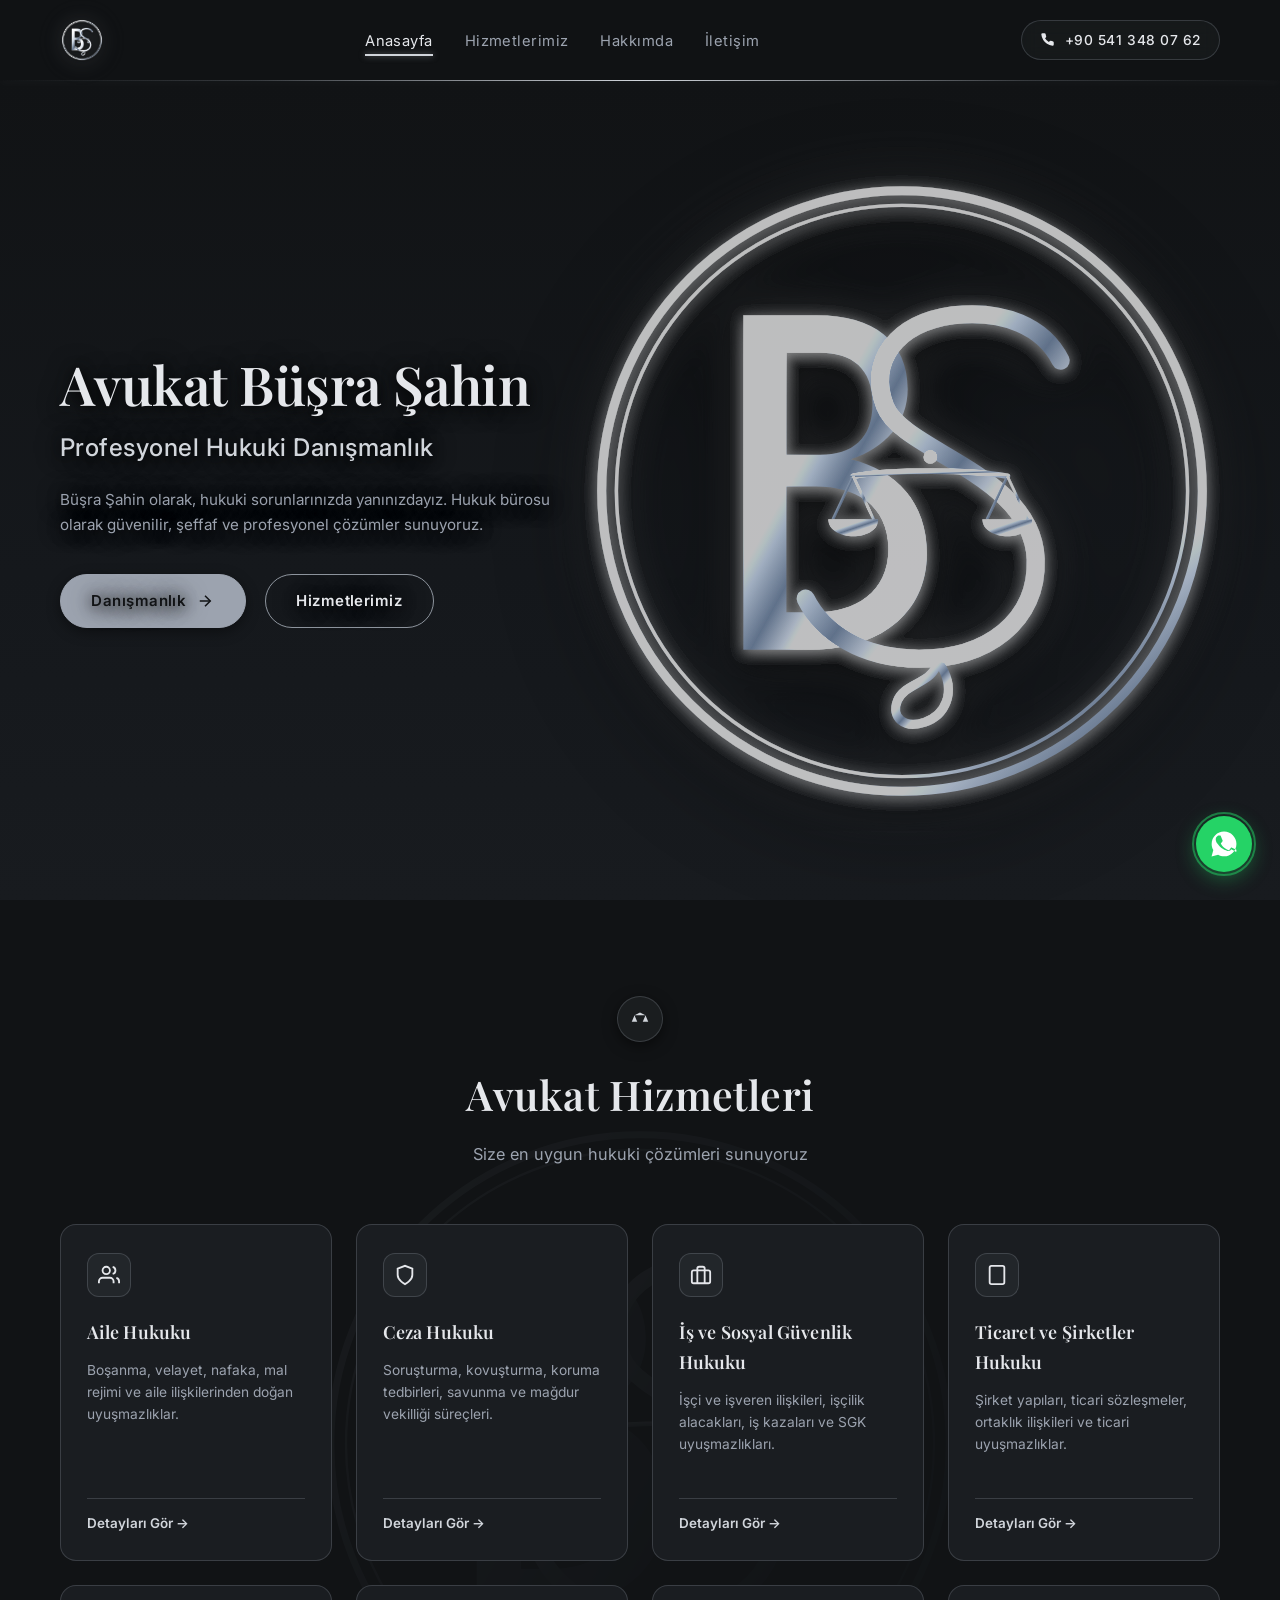
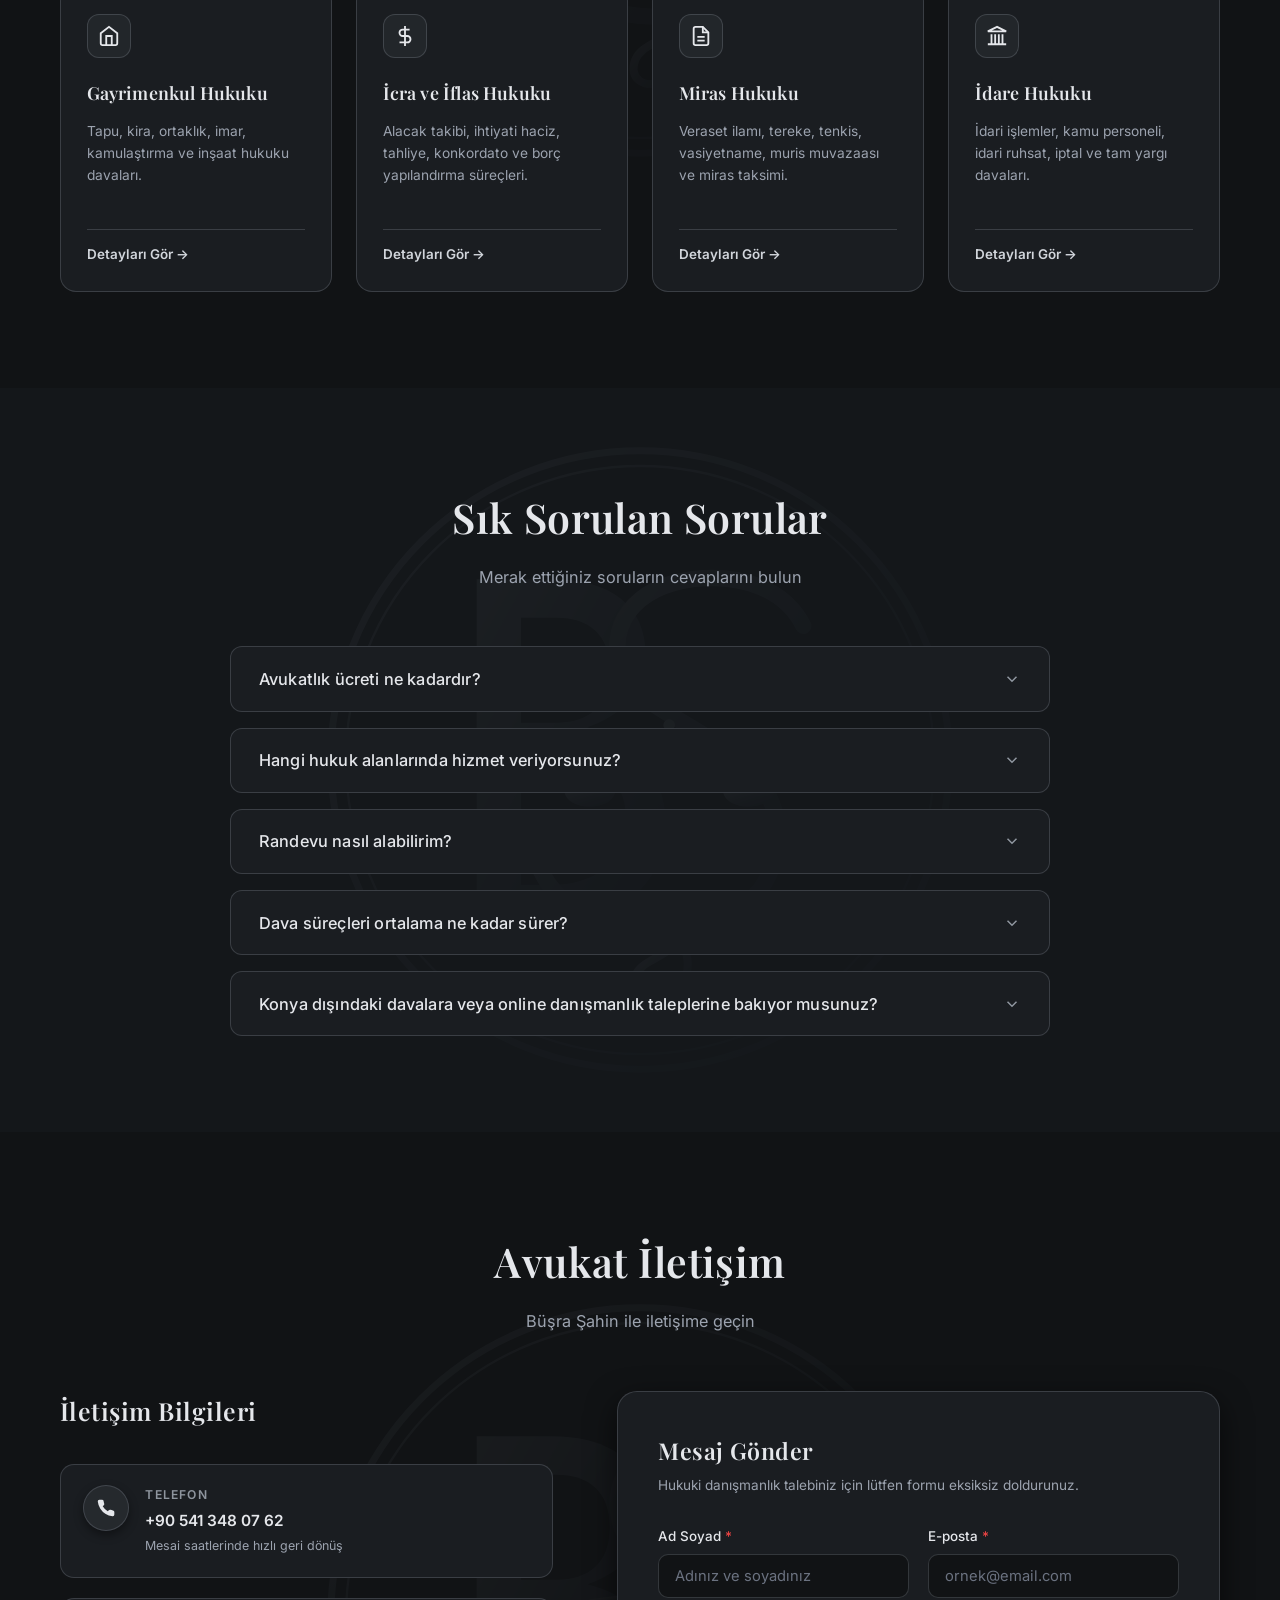
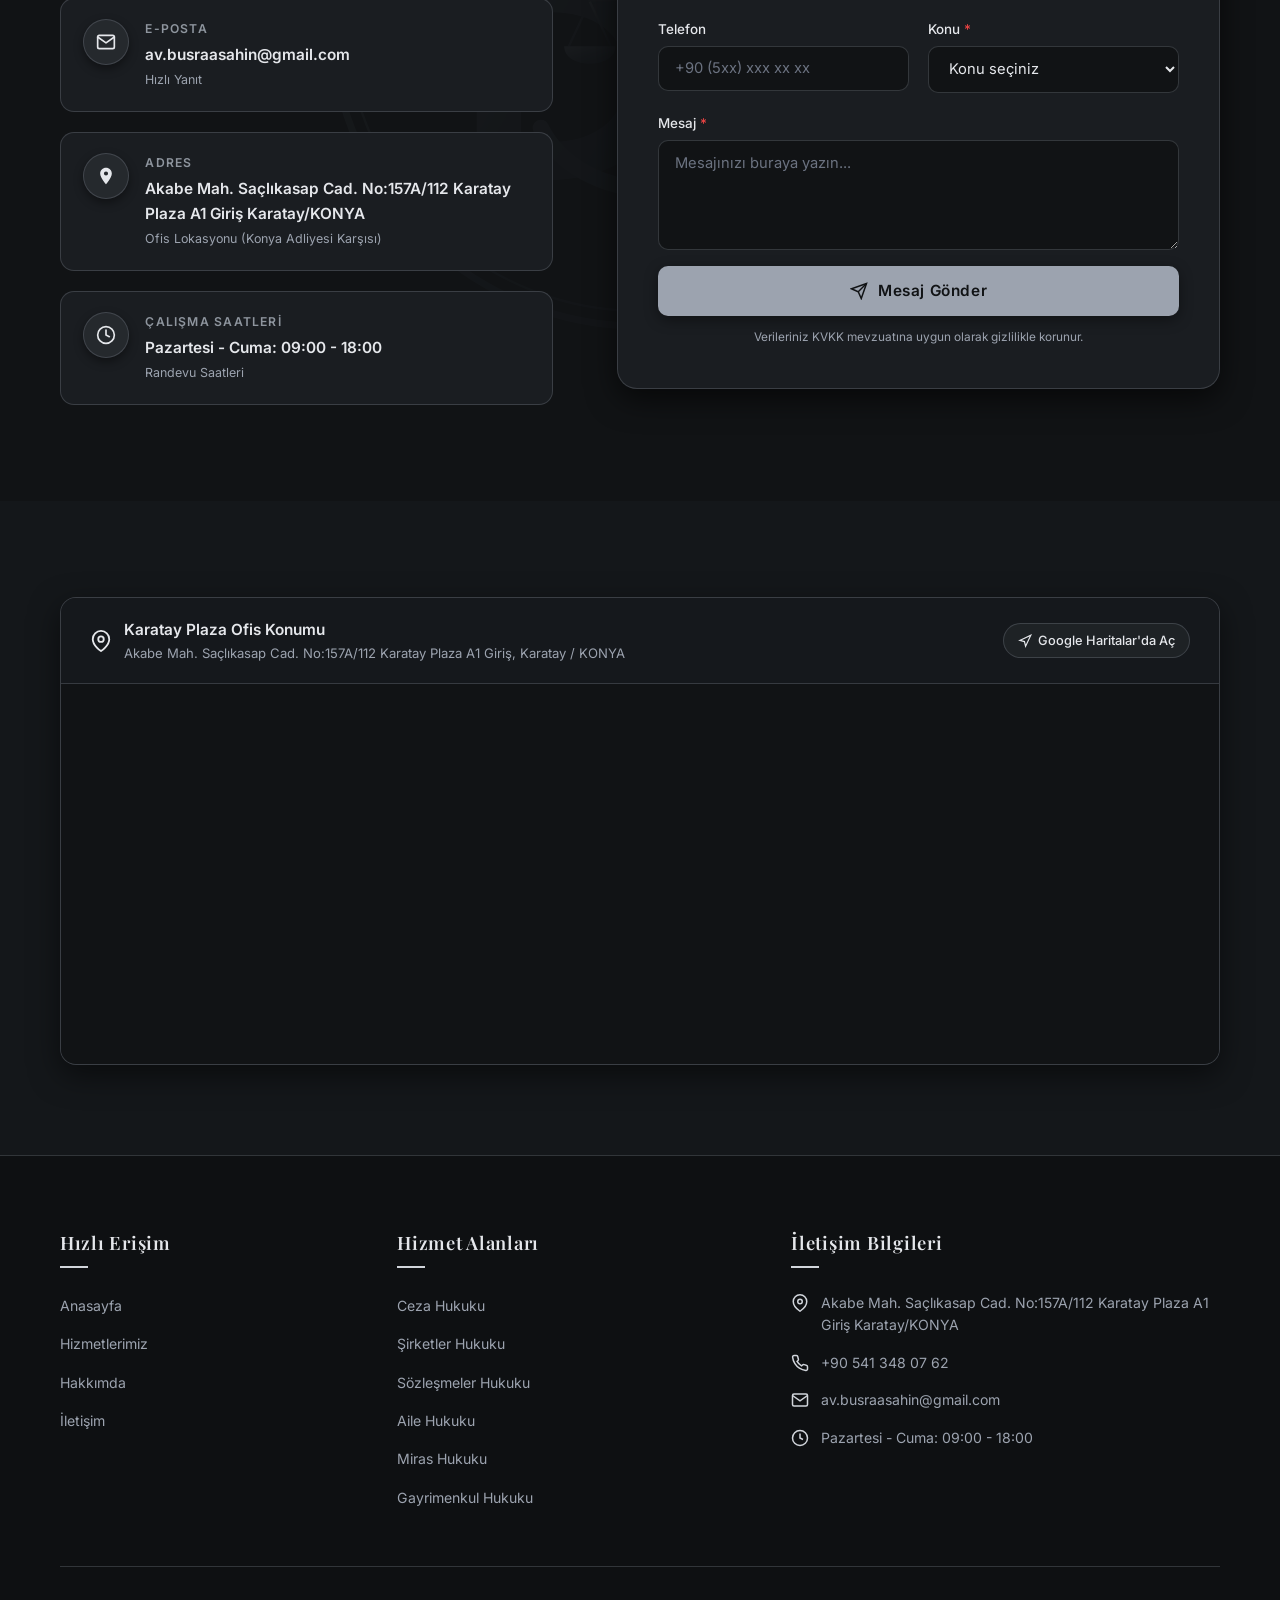
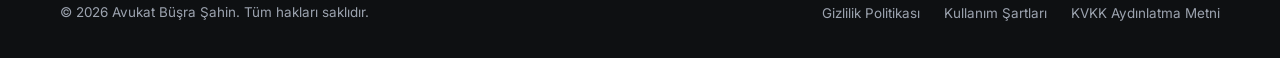
==== index.html @ ebbf8d13 "feat: Avukat Büşra Şahin kurumsal web sitesi ve özel vektörel logo tasarımı" ====
<!DOCTYPE html>
<html lang="tr">
<head>
  <meta charset="UTF-8">
  <meta name="viewport" content="width=device-width, initial-scale=1.0">
  <meta name="description" content="Avukat Büşra Şahin Hukuk Bürosu - Konya Adliyesi karşısı Karatay Plaza'da Ceza, Aile, İş, Şirketler, Gayrimenkul ve İcra Hukuku alanlarında profesyonel hukuki danışmanlık ve avukatlık hizmeti.">
  <meta name="keywords" content="Avukat Büşra Şahin, Konya Avukat, Konya Hukuk Bürosu, Karatay Plaza Avukat, Ceza Avukatı, Boşanma Avukatı, Konya Adliyesi Avukat">
  <meta name="author" content="Avukat Büşra Şahin">
  <meta name="theme-color" content="#0b0e13">

  <!-- Open Graph / Sosyal Medya -->
  <meta property="og:type" content="website">
  <meta property="og:title" content="Avukat Büşra Şahin | Profesyonel Hukuki Danışmanlık">
  <meta property="og:description" content="Konya Hukuk Bürosu - Güvenilir, şeffaf ve sonuç odaklı avukatlık hizmetleri.">
  <meta property="og:image" content="assets/logo-bs.svg">

  <title>Avukat Büşra Şahin | Konya Hukuk & Danışmanlık Bürosu</title>

  <!-- Favicon -->
  <link rel="icon" type="image/svg+xml" href="assets/favicon.svg">

  <!-- Stil Dosyası -->
  <link rel="stylesheet" href="css/style.css">
</head>
<body>

  <!-- =======================================================================
       1. ÜST MENÜ & HEADER (Görsel 1)
       ======================================================================= -->
  <header class="site-header" id="topHeader">
    <div class="container nav-container">
      <!-- Sol: BŞ Hukuk Logosu (Yalnızca Küçük Amblem) -->
      <a href="#anasayfa" class="brand-link" aria-label="Avukat Büşra Şahin Anasayfa">
        <img src="assets/logo-header.png" alt="Avukat Büşra Şahin BŞ Logosu" class="brand-logo-img">
      </a>

      <!-- Orta: Menü Linkleri -->
      <nav aria-label="Ana Menü">
        <ul class="nav-menu" id="navMenu">
          <li class="nav-item"><a href="#anasayfa" class="active">Anasayfa</a></li>
          <li class="nav-item"><a href="#hizmetler">Hizmetlerimiz</a></li>
          <li class="nav-item"><a href="#hakkimda" data-legal-key="hakkimda">Hakkımda</a></li>
          <li class="nav-item"><a href="#iletisim">İletişim</a></li>
        </ul>
      </nav>

      <!-- Sağ: Telefon Butonu & Mobil Menü Butonu -->
      <div class="nav-actions">
        <a href="tel:+905413480762" class="header-phone-btn" title="Hemen Arayın: +90 541 348 07 62">
          <svg viewBox="0 0 24 24">
            <path d="M22 16.92v3a2 2 0 0 1-2.18 2 19.79 19.79 0 0 1-8.63-3.07 19.5 19.5 0 0 1-6-6 19.79 19.79 0 0 1-3.07-8.67A2 2 0 0 1 4.11 2h3a2 2 0 0 1 2 1.72 12.84 12.84 0 0 0 .7 2.81 2 2 0 0 1-.45 2.11L8.09 9.91a16 16 0 0 0 6 6l1.27-1.27a2 2 0 0 1 2.11-.45 12.84 12.84 0 0 0 2.81.7A2 2 0 0 1 22 16.92z"/>
          </svg>
          <span>+90 541 348 07 62</span>
        </a>

        <!-- Mobil Menü Açma Butonu -->
        <button class="mobile-toggle" id="mobileToggle" aria-label="Menüyü Aç" aria-expanded="false">
          <svg width="22" height="22" viewBox="0 0 24 24" fill="none" stroke="currentColor" stroke-width="2">
            <line x1="3" y1="12" x2="21" y2="12"></line>
            <line x1="3" y1="6" x2="21" y2="6"></line>
            <line x1="3" y1="18" x2="21" y2="18"></line>
          </svg>
        </button>
      </div>
    </div>
  </header>

  <!-- İnce, Zarif Yatay Gümüş Çizgi -->
  <div class="header-divider"></div>

  <!-- =======================================================================
       HERO BÖLÜMÜ (Görsel 1 & İkinci İstek Detayı)
       ======================================================================= -->
  <section class="hero-section" id="anasayfa">
    <!-- Merkezde Yarı Saydam Dev BŞ Filigranı -->
    <img src="assets/watermark-bs.svg?v=direct_silver" alt="" class="hero-bg-watermark" aria-hidden="true">

    <div class="container">
      <div class="hero-grid">
        <!-- Sol Taraf: Tipografi & Çağrı Butonları -->
        <div class="hero-content">
          <h1 class="hero-title">Avukat Büşra Şahin</h1>
          <h2 class="hero-subtitle">Profesyonel Hukuki Danışmanlık</h2>
          <p class="hero-description">
            Büşra Şahin olarak, hukuki sorunlarınızda yanınızdayız. Hukuk bürosu olarak güvenilir, şeffaf ve profesyonel çözümler sunuyoruz.
          </p>
          <div class="hero-actions">
            <a href="#iletisim" class="btn btn-silver">
              <span>Danışmanlık</span>
              <svg width="18" height="18" viewBox="0 0 24 24" fill="none" stroke="currentColor" stroke-width="2">
                <line x1="5" y1="12" x2="19" y2="12"></line>
                <polyline points="12 5 19 12 12 19"></polyline>
              </svg>
            </a>
            <a href="#hizmetler" class="btn btn-ghost">Hizmetlerimiz</a>
          </div>
        </div>
      </div>
    </div>
  </section>

  <!-- =======================================================================
       2. BÖLÜM: AVUKAT HİZMETLERİ (Görsel 2)
       ======================================================================= -->
  <section class="section" id="hizmetler">
    <img src="assets/watermark-dim.svg" alt="" class="section-watermark" aria-hidden="true">

    <div class="container">
      <!-- Başlık & Rozet -->
      <div class="section-header">
        <div class="section-badge-icon">
          <svg viewBox="0 0 24 24">
            <path d="M12 3v18M6 8l6-3 6 3M6 8l-3 7h6l-3-7zM18 8l-3 7h6l-3-7zM8 21h8"/>
          </svg>
        </div>
        <h2 class="section-title">Avukat Hizmetleri</h2>
        <p class="section-subtitle">Size en uygun hukuki çözümleri sunuyoruz</p>
      </div>

      <!-- 8 Adet Hizmet Kartı Grid -->
      <div class="services-grid">
        <!-- 1. Aile Hukuku -->
        <div class="service-card">
          <div class="service-card-top">
            <div class="service-icon-box" title="Aile Hukuku">
              <svg viewBox="0 0 24 24" fill="none" stroke="currentColor" stroke-width="2">
                <path d="M17 21v-2a4 4 0 0 0-4-4H5a4 4 0 0 0-4 4v2"/>
                <circle cx="9" cy="7" r="4"/>
                <path d="M23 21v-2a4 4 0 0 0-3-3.87"/>
                <path d="M16 3.13a4 4 0 0 1 0 7.75"/>
              </svg>
            </div>
            <h3 class="service-title">Aile Hukuku</h3>
            <p class="service-desc">Boşanma, velayet, nafaka, mal rejimi ve aile ilişkilerinden doğan uyuşmazlıklar.</p>
          </div>
          <button class="service-link" data-service-key="aile">Detayları Gör →</button>
        </div>

        <!-- 2. Ceza Hukuku -->
        <div class="service-card">
          <div class="service-card-top">
            <div class="service-icon-box" title="Ceza Hukuku">
              <svg viewBox="0 0 24 24" fill="none" stroke="currentColor" stroke-width="2">
                <path d="M12 22s8-4 8-10V5l-8-3-8 3v7c0 6 8 10 8 10z"/>
              </svg>
            </div>
            <h3 class="service-title">Ceza Hukuku</h3>
            <p class="service-desc">Soruşturma, kovuşturma, koruma tedbirleri, savunma ve mağdur vekilliği süreçleri.</p>
          </div>
          <button class="service-link" data-service-key="ceza">Detayları Gör →</button>
        </div>

        <!-- 3. İş ve Sosyal Güvenlik Hukuku -->
        <div class="service-card">
          <div class="service-card-top">
            <div class="service-icon-box" title="İş Hukuku">
              <svg viewBox="0 0 24 24" fill="none" stroke="currentColor" stroke-width="2">
                <rect x="2" y="7" width="20" height="14" rx="2" ry="2"/>
                <path d="M16 21V5a2 2 0 0 0-2-2h-4a2 2 0 0 0-2 2v16"/>
              </svg>
            </div>
            <h3 class="service-title">İş ve Sosyal Güvenlik Hukuku</h3>
            <p class="service-desc">İşçi ve işveren ilişkileri, işçilik alacakları, iş kazaları ve SGK uyuşmazlıkları.</p>
          </div>
          <button class="service-link" data-service-key="is">Detayları Gör →</button>
        </div>

        <!-- 4. Ticaret ve Şirketler Hukuku -->
        <div class="service-card">
          <div class="service-card-top">
            <div class="service-icon-box" title="Ticaret ve Şirketler Hukuku">
              <svg viewBox="0 0 24 24" fill="none" stroke="currentColor" stroke-width="2">
                <rect x="4" y="2" width="16" height="20" rx="2" ry="2"/>
                <line x1="9" y1="22" x2="9" y2="22.01"/>
                <line x1="15" y1="22" x2="15" y2="22.01"/>
                <line x1="8" y1="6" x2="8" y2="6.01"/>
                <line x1="16" y1="6" x2="16" y2="6.01"/>
                <line x1="8" y1="10" x2="8" y2="10.01"/>
                <line x1="16" y1="10" x2="16" y2="10.01"/>
                <line x1="8" y1="14" x2="8" y2="14.01"/>
                <line x1="16" y1="14" x2="16" y2="14.01"/>
              </svg>
            </div>
            <h3 class="service-title">Ticaret ve Şirketler Hukuku</h3>
            <p class="service-desc">Şirket yapıları, ticari sözleşmeler, ortaklık ilişkileri ve ticari uyuşmazlıklar.</p>
          </div>
          <button class="service-link" data-service-key="ticaret">Detayları Gör →</button>
        </div>

        <!-- 5. Gayrimenkul Hukuku -->
        <div class="service-card">
          <div class="service-card-top">
            <div class="service-icon-box" title="Gayrimenkul Hukuku">
              <svg viewBox="0 0 24 24" fill="none" stroke="currentColor" stroke-width="2">
                <path d="M3 9l9-7 9 7v11a2 2 0 0 1-2 2H5a2 2 0 0 1-2-2z"/>
                <polyline points="9 22 9 12 15 12 15 22"/>
              </svg>
            </div>
            <h3 class="service-title">Gayrimenkul Hukuku</h3>
            <p class="service-desc">Tapu, kira, ortaklık, imar, kamulaştırma ve inşaat hukuku davaları.</p>
          </div>
          <button class="service-link" data-service-key="gayrimenkul">Detayları Gör →</button>
        </div>

        <!-- 6. İcra ve İflas Hukuku -->
        <div class="service-card">
          <div class="service-card-top">
            <div class="service-icon-box" title="İcra ve İflas Hukuku">
              <svg viewBox="0 0 24 24" fill="none" stroke="currentColor" stroke-width="2">
                <line x1="12" y1="1" x2="12" y2="23"/>
                <path d="M17 5H9.5a3.5 3.5 0 0 0 0 7h5a3.5 3.5 0 0 1 0 7H6"/>
              </svg>
            </div>
            <h3 class="service-title">İcra ve İflas Hukuku</h3>
            <p class="service-desc">Alacak takibi, ihtiyati haciz, tahliye, konkordato ve borç yapılandırma süreçleri.</p>
          </div>
          <button class="service-link" data-service-key="icra">Detayları Gör →</button>
        </div>

        <!-- 7. Miras Hukuku -->
        <div class="service-card">
          <div class="service-card-top">
            <div class="service-icon-box" title="Miras Hukuku">
              <svg viewBox="0 0 24 24" fill="none" stroke="currentColor" stroke-width="2">
                <path d="M14 2H6a2 2 0 0 0-2 2v16a2 2 0 0 0 2 2h12a2 2 0 0 0 2-2V8z"/>
                <polyline points="14 2 14 8 20 8"/>
                <line x1="16" y1="13" x2="8" y2="13"/>
                <line x1="16" y1="17" x2="8" y2="17"/>
              </svg>
            </div>
            <h3 class="service-title">Miras Hukuku</h3>
            <p class="service-desc">Veraset ilamı, tereke, tenkis, vasiyetname, muris muvazaası ve miras taksimi.</p>
          </div>
          <button class="service-link" data-service-key="miras">Detayları Gör →</button>
        </div>

        <!-- 8. İdare Hukuku -->
        <div class="service-card">
          <div class="service-card-top">
            <div class="service-icon-box" title="İdare Hukuku">
              <svg viewBox="0 0 24 24" fill="none" stroke="currentColor" stroke-width="2">
                <line x1="2" y1="21" x2="22" y2="21"/>
                <line x1="6" y1="10" x2="6" y2="21"/>
                <line x1="10" y1="10" x2="10" y2="21"/>
                <line x1="14" y1="10" x2="14" y2="21"/>
                <line x1="18" y1="10" x2="18" y2="21"/>
                <polygon points="12 2 2 7 22 7"/>
              </svg>
            </div>
            <h3 class="service-title">İdare Hukuku</h3>
            <p class="service-desc">İdari işlemler, kamu personeli, idari ruhsat, iptal ve tam yargı davaları.</p>
          </div>
          <button class="service-link" data-service-key="idare">Detayları Gör →</button>
        </div>
      </div>
    </div>
  </section>

  <!-- =======================================================================
       3. BÖLÜM: SIK SORULAN SORULAR (Görsel 3)
       ======================================================================= -->
  <section class="section faq-section" id="sss">
    <img src="assets/watermark-dim.svg" alt="" class="section-watermark" aria-hidden="true">

    <div class="container">
      <div class="section-header">
        <h2 class="section-title">Sık Sorulan Sorular</h2>
        <p class="section-subtitle">Merak ettiğiniz soruların cevaplarını bulun</p>
      </div>

      <!-- Akordeon Kutuları -->
      <div class="faq-wrapper">
        <!-- Soru 1 -->
        <div class="faq-item">
          <button class="faq-trigger" aria-expanded="false">
            <span>Avukatlık ücreti ne kadardır?</span>
            <svg class="faq-chevron" viewBox="0 0 24 24" fill="none" stroke="currentColor" stroke-width="2">
              <polyline points="6 9 12 15 18 9"></polyline>
            </svg>
          </button>
          <div class="faq-answer">
            <div class="faq-answer-inner">
              Avukatlık ücretleri; Türkiye Barolar Birliği tarafından her yıl yayımlanan <strong>Avukatlık Asgari Ücret Tarifesi</strong> esas alınarak davanın türü, uyuşmazlığın karmaşıklığı, harcanacak emek ve zaman doğrultusunda müvekkil ile serbestçe kararlaştırılmaktadır. İlk danışmanlık görüşmesinde ücret ve masraflar şeffaf biçimde belirlenir.
            </div>
          </div>
        </div>

        <!-- Soru 2 -->
        <div class="faq-item">
          <button class="faq-trigger" aria-expanded="false">
            <span>Hangi hukuk alanlarında hizmet veriyorsunuz?</span>
            <svg class="faq-chevron" viewBox="0 0 24 24" fill="none" stroke="currentColor" stroke-width="2">
              <polyline points="6 9 12 15 18 9"></polyline>
            </svg>
          </button>
          <div class="faq-answer">
            <div class="faq-answer-inner">
              Ofisimiz başta <strong>Ceza Hukuku</strong>, <strong>Aile ve Boşanma Hukuku</strong>, <strong>İş ve Sosyal Güvenlik Hukuku</strong>, <strong>Ticaret ve Şirketler Hukuku</strong>, <strong>Gayrimenkul ve Kira Hukuku</strong>, <strong>İcra-İflas Hukuku</strong> ve <strong>Miras Hukuku</strong> olmak üzere özel hukuk ve kamu hukuku disiplinlerinde kapsamlı vekil ve danışmanlık hizmeti sunmaktadır.
            </div>
          </div>
        </div>

        <!-- Soru 3 -->
        <div class="faq-item">
          <button class="faq-trigger" aria-expanded="false">
            <span>Randevu nasıl alabilirim?</span>
            <svg class="faq-chevron" viewBox="0 0 24 24" fill="none" stroke="currentColor" stroke-width="2">
              <polyline points="6 9 12 15 18 9"></polyline>
            </svg>
          </button>
          <div class="faq-answer">
            <div class="faq-answer-inner">
              Ofisimizle iletişime geçmek için web sitemizdeki mesaj formunu doldurabilir, <strong>+90 541 348 07 62</strong> numaralı telefonumuzu doğrudan arayabilir veya sağ alttaki WhatsApp butonunu kullanarak mesai saatleri içinde anında randevu oluşturabilirsiniz.
            </div>
          </div>
        </div>

        <!-- Soru 4 (Ek Değer Katan Soru) -->
        <div class="faq-item">
          <button class="faq-trigger" aria-expanded="false">
            <span>Dava süreçleri ortalama ne kadar sürer?</span>
            <svg class="faq-chevron" viewBox="0 0 24 24" fill="none" stroke="currentColor" stroke-width="2">
              <polyline points="6 9 12 15 18 9"></polyline>
            </svg>
          </button>
          <div class="faq-answer">
            <div class="faq-answer-inner">
              Dava süreleri; mahkemenin iş yükü, delillerin toplanma hızı, bilirkişi raporları ve istinaf/temyiz süreçlerine bağlı olarak değişiklik gösterir. Anlaşmalı boşanma veya ihtiyati haciz gibi işlemler birkaç günde tamamlanabilirken, karmaşık ticari davalar veya ceza kovuşturmaları daha uzun zaman alabilir. Sürecin her adımında müvekkillerimiz düzenli olarak bilgilendirilir.
            </div>
          </div>
        </div>

        <!-- Soru 5 (Ek Değer Katan Soru) -->
        <div class="faq-item">
          <button class="faq-trigger" aria-expanded="false">
            <span>Konya dışındaki davalara veya online danışmanlık taleplerine bakıyor musunuz?</span>
            <svg class="faq-chevron" viewBox="0 0 24 24" fill="none" stroke="currentColor" stroke-width="2">
              <polyline points="6 9 12 15 18 9"></polyline>
            </svg>
          </button>
          <div class="faq-answer">
            <div class="faq-answer-inner">
              Evet. Adalet Bakanlığı UYAP (Ulusal Yargı Ağı Bilişim Sistemi) ve e-Duruşma entegrasyonu sayesinde Türkiye'nin tüm adliyelerinde dava takibi yapabilmekteyiz. Ayrıca şehir dışında veya yurt dışında ikamet eden müvekkillerimiz için güvenli online görüntülü danışmanlık hizmeti sunmaktayız.
            </div>
          </div>
        </div>
      </div>
    </div>
  </section>

  <!-- =======================================================================
       4. BÖLÜM: AVUKAT İLETİŞİM (Görsel 4)
       ======================================================================= -->
  <section class="section" id="iletisim">
    <img src="assets/watermark-dim.svg" alt="" class="section-watermark" aria-hidden="true">

    <div class="container">
      <div class="section-header">
        <h2 class="section-title">Avukat İletişim</h2>
        <p class="section-subtitle">Büşra Şahin ile iletişime geçin</p>
      </div>

      <div class="contact-grid">
        <!-- Sol Kolon: İletişim Bilgileri -->
        <div class="contact-info-col">
          <h3>İletişim Bilgileri</h3>

          <div class="contact-cards-list">
            <!-- Telefon -->
            <div class="contact-info-card">
              <div class="contact-info-icon" title="Telefon">
                <svg viewBox="0 0 24 24" fill="currentColor">
                  <path d="M22 16.92v3a2 2 0 0 1-2.18 2 19.79 19.79 0 0 1-8.63-3.07 19.5 19.5 0 0 1-6-6 19.79 19.79 0 0 1-3.07-8.67A2 2 0 0 1 4.11 2h3a2 2 0 0 1 2 1.72 12.84 12.84 0 0 0 .7 2.81 2 2 0 0 1-.45 2.11L8.09 9.91a16 16 0 0 0 6 6l1.27-1.27a2 2 0 0 1 2.11-.45 12.84 12.84 0 0 0 2.81.7A2 2 0 0 1 22 16.92z"/>
                </svg>
              </div>
              <div class="contact-info-text">
                <span class="contact-info-label">Telefon</span>
                <span class="contact-info-value"><a href="tel:+905413480762">+90 541 348 07 62</a></span>
                <span class="contact-info-hint">Mesai saatlerinde hızlı geri dönüş</span>
              </div>
            </div>

            <!-- E-posta -->
            <div class="contact-info-card">
              <div class="contact-info-icon" title="E-posta">
                <svg viewBox="0 0 24 24" fill="none" stroke="currentColor" stroke-width="2" stroke-linecap="round" stroke-linejoin="round">
                  <path d="M4 4h16c1.1 0 2 .9 2 2v12c0 1.1-.9 2-2 2H4c-1.1 0-2-.9-2-2V6c0-1.1.9-2 2-2z"/>
                  <polyline points="22,6 12,13 2,6"/>
                </svg>
              </div>
              <div class="contact-info-text">
                <span class="contact-info-label">E-posta</span>
                <span class="contact-info-value"><a href="mailto:av.busraasahin@gmail.com">av.busraasahin@gmail.com</a></span>
                <span class="contact-info-hint">Hızlı Yanıt</span>
              </div>
            </div>

            <!-- Adres -->
            <div class="contact-info-card">
              <div class="contact-info-icon" title="Adres">
                <svg viewBox="0 0 24 24" fill="currentColor">
                  <path d="M12 2C8.13 2 5 5.13 5 9c0 5.25 7 13 7 13s7-7.75 7-13c0-3.87-3.13-7-7-7zm0 9.5a2.5 2.5 0 0 1 0-5 2.5 2.5 0 0 1 0 5z"/>
                </svg>
              </div>
              <div class="contact-info-text">
                <span class="contact-info-label">Adres</span>
                <span class="contact-info-value">Akabe Mah. Saçlıkasap Cad. No:157A/112 Karatay Plaza A1 Giriş Karatay/KONYA</span>
                <span class="contact-info-hint">Ofis Lokasyonu (Konya Adliyesi Karşısı)</span>
              </div>
            </div>

            <!-- Çalışma Saatleri -->
            <div class="contact-info-card">
              <div class="contact-info-icon" title="Çalışma Saatleri">
                <svg viewBox="0 0 24 24" fill="none" stroke="currentColor" stroke-width="2" stroke-linecap="round" stroke-linejoin="round">
                  <circle cx="12" cy="12" r="10"/>
                  <polyline points="12 6 12 12 16 14"/>
                </svg>
              </div>
              <div class="contact-info-text">
                <span class="contact-info-label">Çalışma Saatleri</span>
                <span class="contact-info-value">Pazartesi - Cuma: 09:00 - 18:00</span>
                <span class="contact-info-hint">Randevu Saatleri</span>
              </div>
            </div>
          </div>
        </div>

        <!-- Sağ Kolon: Mesaj Gönder Kartı -->
        <div class="contact-form-card">
          <div class="contact-form-header">
            <h3 class="contact-form-title">Mesaj Gönder</h3>
            <p class="contact-form-subtitle">Hukuki danışmanlık talebiniz için lütfen formu eksiksiz doldurunuz.</p>
          </div>

          <form id="lawContactForm">
            <div class="form-grid">
              <!-- Ad Soyad -->
              <div class="form-group">
                <label class="form-label" for="fullname">Ad Soyad <span class="required">*</span></label>
                <input type="text" id="fullname" name="fullname" class="form-input" placeholder="Adınız ve soyadınız" required>
              </div>

              <!-- E-posta -->
              <div class="form-group">
                <label class="form-label" for="email">E-posta <span class="required">*</span></label>
                <input type="email" id="email" name="email" class="form-input" placeholder="ornek@email.com" required>
              </div>

              <!-- Telefon -->
              <div class="form-group">
                <label class="form-label" for="phone">Telefon</label>
                <input type="tel" id="phone" name="phone" class="form-input" placeholder="+90 (5xx) xxx xx xx">
              </div>

              <!-- Konu -->
              <div class="form-group">
                <label class="form-label" for="subject">Konu <span class="required">*</span></label>
                <select id="subject" name="subject" class="form-select" required>
                  <option value="" disabled selected>Konu seçiniz</option>
                  <option value="ceza">Ceza Hukuku</option>
                  <option value="aile">Aile ve Boşanma Hukuku</option>
                  <option value="is">İş ve Sosyal Güvenlik Hukuku</option>
                  <option value="ticaret">Ticaret ve Şirketler Hukuku</option>
                  <option value="gayrimenkul">Gayrimenkul ve Kira Hukuku</option>
                  <option value="icra">İcra ve İflas Hukuku</option>
                  <option value="miras">Miras Hukuku</option>
                  <option value="idare">İdare ve Vergi Hukuku</option>
                  <option value="diger">Diğer Hukuki Danışmanlık</option>
                </select>
              </div>

              <!-- Mesaj -->
              <div class="form-group form-group-full">
                <label class="form-label" for="message">Mesaj <span class="required">*</span></label>
                <textarea id="message" name="message" class="form-textarea" placeholder="Mesajınızı buraya yazın..." required></textarea>
              </div>
            </div>

            <!-- Gönder Butonu -->
            <button type="submit" class="form-submit-btn">
              <svg width="18" height="18" viewBox="0 0 24 24" fill="none" stroke="currentColor" stroke-width="2">
                <line x1="22" y1="2" x2="11" y2="13"></line>
                <polygon points="22 2 15 22 11 13 2 9 22 2"></polygon>
              </svg>
              <span>Mesaj Gönder</span>
            </button>
            <p class="form-notice">Verileriniz KVKK mevzuatına uygun olarak gizlilikle korunur.</p>
          </form>
        </div>
      </div>
    </div>
  </section>

  <!-- =======================================================================
       5. BÖLÜM: OFİS HARİTASI & LOKASYON (Kullanıcı İsteği)
       ======================================================================= -->
  <section class="section map-section" id="konum">
    <div class="container">
      <div class="map-card-container">
        <!-- Harita Üst Bilgi Barı -->
        <div class="map-card-topbar">
          <div class="map-location-meta">
            <svg viewBox="0 0 24 24" fill="none" stroke="currentColor" stroke-width="2">
              <path d="M21 10c0 7-9 13-9 13s-9-6-9-13a9 9 0 0 1 18 0z"/>
              <circle cx="12" cy="10" r="3"/>
            </svg>
            <div>
              <div class="map-title">Karatay Plaza Ofis Konumu</div>
              <div class="map-address-sub">Akabe Mah. Saçlıkasap Cad. No:157A/112 Karatay Plaza A1 Giriş, Karatay / KONYA</div>
            </div>
          </div>

          <div class="map-btn-group">
            <a href="https://maps.google.com/?q=Karatay+Plaza+Akabe+Mahallesi+Saçlıkasap+Caddesi+Karatay+Konya" target="_blank" rel="noopener noreferrer" class="map-action-btn">
              <svg width="14" height="14" viewBox="0 0 24 24" fill="none" stroke="currentColor" stroke-width="2">
                <polygon points="3 11 22 2 13 21 11 13 3 11"/>
              </svg>
              <span>Google Haritalar'da Aç</span>
            </a>
          </div>
        </div>

        <!-- Google Harita İframe (Lüks Koyu Mod Filtreli) -->
        <div class="map-frame-wrapper">
          <iframe 
            class="map-iframe"
            title="Avukat Büşra Şahin Ofis Lokasyonu Karatay Plaza"
            src="https://maps.google.com/maps?q=Karatay%20Plaza,%20Akabe%20Mahallesi,%20Sa%C3%A7l%C4%B1kasap%20Caddesi,%20Karatay,%20Konya&t=&z=16&ie=UTF8&iwloc=&output=embed" 
            loading="lazy" 
            referrerpolicy="no-referrer-when-downgrade" 
            allowfullscreen>
          </iframe>
        </div>
      </div>
    </div>
  </section>

  <!-- =======================================================================
       6. BÖLÜM: FOOTER & TELİF HAKLARI (Görsel 5)
       ======================================================================= -->
  <footer class="site-footer">
    <div class="container">
      <div class="footer-grid">
        <!-- 1. Kolon: Hızlı Erişim -->
        <div class="footer-col">
          <h4>Hızlı Erişim</h4>
          <ul class="footer-links">
            <li><a href="#anasayfa">Anasayfa</a></li>
            <li><a href="#hizmetler">Hizmetlerimiz</a></li>
            <li><a href="#hakkimda" data-legal-key="hakkimda">Hakkımda</a></li>
            <li><a href="#iletisim">İletişim</a></li>
          </ul>
        </div>

        <!-- 2. Kolon: Hizmet Alanları -->
        <div class="footer-col">
          <h4>Hizmet Alanları</h4>
          <ul class="footer-links">
            <li><a href="#hizmetler" data-service-key="ceza">Ceza Hukuku</a></li>
            <li><a href="#hizmetler" data-service-key="ticaret">Şirketler Hukuku</a></li>
            <li><a href="#hizmetler" data-service-key="ticaret">Sözleşmeler Hukuku</a></li>
            <li><a href="#hizmetler" data-service-key="aile">Aile Hukuku</a></li>
            <li><a href="#hizmetler" data-service-key="miras">Miras Hukuku</a></li>
            <li><a href="#hizmetler" data-service-key="gayrimenkul">Gayrimenkul Hukuku</a></li>
          </ul>
        </div>

        <!-- 3. Kolon: İletişim Bilgileri -->
        <div class="footer-col">
          <h4>İletişim Bilgileri</h4>
          <ul class="footer-contact-list">
            <li class="footer-contact-item">
              <svg viewBox="0 0 24 24" fill="none" stroke="currentColor" stroke-width="2">
                <path d="M21 10c0 7-9 13-9 13s-9-6-9-13a9 9 0 0 1 18 0z"/>
                <circle cx="12" cy="10" r="3"/>
              </svg>
              <span>Akabe Mah. Saçlıkasap Cad. No:157A/112 Karatay Plaza A1 Giriş Karatay/KONYA</span>
            </li>
            <li class="footer-contact-item">
              <svg viewBox="0 0 24 24" fill="none" stroke="currentColor" stroke-width="2">
                <path d="M22 16.92v3a2 2 0 0 1-2.18 2 19.79 19.79 0 0 1-8.63-3.07 19.5 19.5 0 0 1-6-6 19.79 19.79 0 0 1-3.07-8.67A2 2 0 0 1 4.11 2h3a2 2 0 0 1 2 1.72 12.84 12.84 0 0 0 .7 2.81 2 2 0 0 1-.45 2.11L8.09 9.91a16 16 0 0 0 6 6l1.27-1.27a2 2 0 0 1 2.11-.45 12.84 12.84 0 0 0 2.81.7A2 2 0 0 1 22 16.92z"/>
              </svg>
              <span><a href="tel:+905413480762">+90 541 348 07 62</a></span>
            </li>
            <li class="footer-contact-item">
              <svg viewBox="0 0 24 24" fill="none" stroke="currentColor" stroke-width="2">
                <path d="M4 4h16c1.1 0 2 .9 2 2v12c0 1.1-.9 2-2 2H4c-1.1 0-2-.9-2-2V6c0-1.1.9-2 2-2z"/>
                <polyline points="22,6 12,13 2,6"/>
              </svg>
              <span><a href="mailto:av.busraasahin@gmail.com">av.busraasahin@gmail.com</a></span>
            </li>
            <li class="footer-contact-item">
              <svg viewBox="0 0 24 24" fill="none" stroke="currentColor" stroke-width="2">
                <circle cx="12" cy="12" r="10"/>
                <polyline points="12 6 12 12 16 14"/>
              </svg>
              <span>Pazartesi - Cuma: 09:00 - 18:00</span>
            </li>
          </ul>
        </div>
      </div>

      <!-- Alt Telif & Yasal Metin Linkleri -->
      <div class="footer-bottom">
        <div class="copyright-text">
          &copy; 2026 Avukat Büşra Şahin. Tüm hakları saklıdır.
        </div>
        <ul class="legal-links">
          <li><a href="#gizlilik" data-legal-key="gizlilik">Gizlilik Politikası</a></li>
          <li><a href="#kullanim" data-legal-key="kullanim">Kullanım Şartları</a></li>
          <li><a href="#kvkk" data-legal-key="kvkk">KVKK Aydınlatma Metni</a></li>
        </ul>
      </div>
    </div>
  </footer>

  <!-- =======================================================================
       SABİT WHATSAPP HIZLI ERİŞİM BUTONU (Görsel 2)
       ======================================================================= -->
  <a 
    href="https://wa.me/905413480762?text=Merhaba%20Avukat%20B%C3%BC%C5%9Fra%20%C5%9Eahin,%20hukuki%20dan%C4%B1%C5%9Fmanl%C4%B1k%20almak%20istiyorum." 
    target="_blank" 
    rel="noopener noreferrer" 
    class="whatsapp-float" 
    title="WhatsApp ile Hukuki Danışmanlık Alın"
    aria-label="WhatsApp İletişim">
    <svg viewBox="0 0 24 24">
      <path d="M12.04 2c-5.46 0-9.91 4.45-9.91 9.91 0 1.75.46 3.45 1.32 4.95L2.05 22l5.25-1.38c1.45.79 3.08 1.21 4.74 1.21 5.46 0 9.91-4.45 9.91-9.91 0-2.65-1.03-5.14-2.9-7.01A9.816 9.816 0 0 0 12.04 2zm5.78 14.15c-.24.67-1.39 1.28-1.92 1.36-.5.08-1.15.11-3.69-.94-3.25-1.34-5.34-4.66-5.5-4.88-.16-.22-1.32-1.76-1.32-3.35 0-1.6 1.05-2.39 1.42-2.73.37-.34.81-.43 1.08-.43.27 0 .54.01.78.02.25.02.58-.09.91.7.34.81 1.16 2.83 1.26 3.04.1.21.17.46.03.73-.14.28-.21.45-.42.69-.21.24-.44.54-.63.72-.21.21-.43.44-.19.85.24.41 1.07 1.76 2.3 2.85 1.58 1.41 2.91 1.84 3.32 2.05.41.21.65.17.89-.1.24-.27 1.03-1.2 1.3-1.61.27-.41.54-.34.91-.21.37.14 2.35 1.11 2.75 1.31.41.2.68.3.78.47.1.17.1.99-.14 1.66z"/>
    </svg>
  </a>

  <!-- =======================================================================
       GENEL MODAL (Hizmet Detayları, KVKK & Bilgilendirmeler)
       ======================================================================= -->
  <div class="modal-overlay" id="generalModal" role="dialog" aria-modal="true" aria-labelledby="modalTitle">
    <div class="modal-container">
      <button class="modal-close-btn" id="modalCloseBtn" aria-label="Kapat">
        <svg width="20" height="20" viewBox="0 0 24 24" fill="none" stroke="currentColor" stroke-width="2">
          <line x1="18" y1="6" x2="6" y2="18"></line>
          <line x1="6" y1="6" x2="18" y2="18"></line>
        </svg>
      </button>
      <h3 class="modal-title" id="modalTitle">Bilgilendirme</h3>
      <div class="modal-body" id="modalBody"></div>
    </div>
  </div>

  <!-- JavaScript Dosyası -->
  <script src="js/main.js"></script>
</body>
</html>
---- css/style.css ----
/* ==========================================================================
   AVUKAT BÜŞRA ŞAHİN - HUKUK BÜROSU
   DERİN MAT ANTRASİT & METALİK GÜMÜŞ TASARIM SİSTEMİ
   ========================================================================== */

/* Google Fonts: Serif Başlıklar (Playfair Display / Cormorant / Cinzel) + Modern Sans (Inter / Plus Jakarta Sans) */
@import url('https://fonts.googleapis.com/css2?family=Cinzel:wght@400;500;600;700&family=Cormorant+Garamond:wght@400;500;600;700&family=Inter:wght@300;400;500;600;700&family=Playfair+Display:ital,wght@0,500;0,600;0,700;1,400&family=Plus+Jakarta+Sans:wght@300;400;500;600;700&display=swap');

:root {
  /* 1. Ana Arka Plan (Derin Mat Anthracite): #111315 ile #181B1F arasında çok hafif dikey degrade */
  --bg-darkest: #111315;
  --bg-primary: #111315;
  --bg-secondary: #14171A;
  --bg-surface: #181B1F;
  --grad-main-bg: linear-gradient(180deg, #111315 0%, #14171B 50%, #181B1F 100%);
  --grad-hero-bg: linear-gradient(180deg, #111315 0%, #15181C 60%, #181B1F 100%);

  /* 2. Kart Arka Planı: #1A1D21 (Ana zeminden çok az daha açık, köşeleri yuvarlatılmış) */
  --bg-card: #1A1D21;
  --bg-card-hover: #22262B;
  --card-radius: 16px;

  /* 3. Ayırıcı Çizgiler & İnce Detaylar (Metalik Gümüş): #8E959E ve parıltılı yerlerde #D1D5DB */
  --silver-accent: #8E959E;
  --silver-highlight: #D1D5DB;
  --silver-border: rgba(142, 149, 158, 0.28);
  --silver-border-glow: rgba(209, 213, 219, 0.45);

  /* 4. Ön Plandaki Yazılar (Platin / Yumuşak Gri) */
  --text-primary: #E5E7EB;   /* Birincil metinler ve Başlıklar: Hafif kırık platin-gümüş (göz yormaz) */
  --text-secondary: #9CA3AF; /* Açıklama ve İkincil Metinler: Yumuşak gri */
  --text-muted: #8E959E;     /* Yardımcı etiketler */
  --text-dark: #111315;      /* Buton üzerindeki koyu antrasit yazı */

  /* 5. Butonlar (Gümüş/Silver) */
  /* Dolgulu Buton ("Danışmanlık"): Arka plan #9CA3AF / #8E959E (mat gümüş), üzerindeki yazı #111315 */
  --btn-filled-bg: #9CA3AF;
  --btn-filled-bg-hover: #D1D5DB;
  --btn-filled-text: #111315;

  /* Çerçeveli Buton ("Hizmetlerimiz"): Arka plan şeffaf, çerçeve (border) #8E959E (1px solid silver), yazı #E5E7EB */
  --btn-ghost-border: #8E959E;
  --btn-ghost-text: #E5E7EB;
  --btn-ghost-bg-hover: rgba(142, 149, 158, 0.12);

  /* 6. Arka Plandaki Dev Amblem (Filigran): Bölümlerde eskisi gibi sönük ve mat filigran */
  --watermark-opacity: 0.055;

  /* Tipografi */
  --font-serif: 'Playfair Display', 'Cormorant Garamond', 'Cinzel', Georgia, serif;
  --font-sans: 'Inter', 'Plus Jakarta Sans', -apple-system, BlinkMacSystemFont, 'Segoe UI', Roboto, sans-serif;

  /* Geçişler & Efektler */
  --transition-fast: 0.2s cubic-bezier(0.16, 1, 0.3, 1);
  --transition-smooth: 0.35s cubic-bezier(0.16, 1, 0.3, 1);
  --transition-slow: 0.6s cubic-bezier(0.16, 1, 0.3, 1);

  --max-width: 1240px;
  --nav-height: 80px;
}

/* ==========================================================================
   Temel Sıfırlamalar & Göz Yormayan Netlik
   ========================================================================== */
*, *::before, *::after {
  box-sizing: border-box;
  margin: 0;
  padding: 0;
}

html {
  scroll-behavior: smooth;
  scroll-padding-top: calc(var(--nav-height) + 20px);
  font-size: 16px;
  background-color: var(--bg-darkest);
  color: var(--text-primary);
  -webkit-font-smoothing: antialiased;
  -moz-osx-font-smoothing: grayscale;
  text-rendering: optimizeLegibility;
}

body {
  font-family: var(--font-sans);
  background: var(--grad-main-bg);
  color: var(--text-primary);
  line-height: 1.65;
  overflow-x: hidden;
  position: relative;
  min-height: 100vh;
}

img, svg {
  display: block;
  max-width: 100%;
}

a {
  color: inherit;
  text-decoration: none;
  transition: var(--transition-fast);
}

button, input, textarea, select {
  font-family: inherit;
  font-size: 1rem;
}

.container {
  width: 100%;
  max-width: var(--max-width);
  margin-left: auto;
  margin-right: auto;
  padding-left: clamp(1.25rem, 4vw, 2.5rem);
  padding-right: clamp(1.25rem, 4vw, 2.5rem);
}

/* ==========================================================================
   Header & Navigation
   ========================================================================== */
.site-header {
  position: sticky;
  top: 0;
  z-index: 1000;
  height: var(--nav-height);
  background: rgba(17, 19, 21, 0.92);
  backdrop-filter: blur(14px);
  -webkit-backdrop-filter: blur(14px);
  transition: background var(--transition-fast), border-color var(--transition-fast);
}

.site-header.scrolled {
  background: rgba(17, 19, 21, 0.98);
  box-shadow: 0 4px 20px rgba(0, 0, 0, 0.5);
}

.nav-container {
  display: flex;
  align-items: center;
  justify-content: space-between;
  height: 100%;
}

/* Logo & Marka İmzası: Yalnızca küçük şık dairesel logo (Görsel 1 ile Birebir) */
.brand-link {
  display: flex;
  align-items: center;
  text-decoration: none;
  cursor: pointer;
  padding: 4px 0;
}

.brand-logo-img {
  width: 44px;
  height: 44px;
  object-fit: contain;
  filter: drop-shadow(0 2px 8px rgba(0, 0, 0, 0.7)) drop-shadow(0 0 10px rgba(209, 213, 219, 0.25));
  transition: transform var(--transition-smooth), filter var(--transition-smooth);
}

.brand-link:hover .brand-logo-img {
  transform: scale(1.08);
  filter: drop-shadow(0 4px 14px rgba(255, 255, 255, 0.35));
}

.brand-text {
  display: flex;
  flex-direction: column;
}

.brand-title {
  font-family: var(--font-serif);
  font-size: 1.12rem;
  font-weight: 600;
  letter-spacing: 0.08em;
  color: var(--text-primary);
  text-transform: uppercase;
}

.brand-subtitle {
  font-size: 0.72rem;
  font-weight: 500;
  letter-spacing: 0.16em;
  color: var(--text-secondary);
  text-transform: uppercase;
}

/* Menü Linkleri */
.nav-menu {
  display: flex;
  align-items: center;
  list-style: none;
  gap: clamp(1.5rem, 2.5vw, 2.4rem);
}

.nav-item a {
  font-size: 0.92rem;
  font-weight: 400;
  letter-spacing: 0.03em;
  color: var(--text-secondary);
  position: relative;
  padding: 6px 0;
  transition: color var(--transition-fast);
}

.nav-item a::after {
  content: '';
  position: absolute;
  bottom: 0;
  left: 0;
  width: 0%;
  height: 1.5px;
  background: var(--silver-highlight);
  transition: width var(--transition-smooth);
  box-shadow: 0 0 6px rgba(209, 213, 219, 0.5);
}

.nav-item a:hover,
.nav-item a.active {
  color: var(--text-primary);
}

.nav-item a:hover::after,
.nav-item a.active::after {
  width: 100%;
}

/* Sağ Taraf - Telefon Butonu */
.nav-actions {
  display: flex;
  align-items: center;
  gap: 15px;
}

.header-phone-btn {
  display: inline-flex;
  align-items: center;
  gap: 10px;
  padding: 8px 18px;
  border-radius: 9999px;
  border: 1px solid var(--silver-border);
  background: rgba(142, 149, 158, 0.05);
  color: var(--text-primary);
  font-size: 0.86rem;
  font-weight: 500;
  letter-spacing: 0.04em;
  backdrop-filter: blur(8px);
  transition: all var(--transition-smooth);
  white-space: nowrap;
}

.header-phone-btn svg {
  width: 15px;
  height: 15px;
  fill: currentColor;
  transition: transform var(--transition-fast);
}

.header-phone-btn:hover {
  background: rgba(142, 149, 158, 0.14);
  border-color: var(--silver-highlight);
  box-shadow: 0 0 14px rgba(209, 213, 219, 0.2);
  color: #FFFFFF;
  transform: translateY(-1px);
}

.header-phone-btn:hover svg {
  transform: scale(1.15) rotate(10deg);
}

.mobile-toggle {
  display: none;
  background: none;
  border: 1px solid var(--silver-border);
  border-radius: 8px;
  padding: 8px 10px;
  cursor: pointer;
  color: var(--text-primary);
  transition: var(--transition-fast);
}

/* İnce, Zarif Metalik Gümüş Yatay Çizgi */
.header-divider {
  width: 100%;
  height: 1px;
  background: linear-gradient(90deg, 
    transparent 0%, 
    rgba(142, 149, 158, 0.3) 20%, 
    #D1D5DB 50%, 
    rgba(142, 149, 158, 0.3) 80%, 
    transparent 100%);
  box-shadow: 0 0 8px rgba(209, 213, 219, 0.2);
  position: relative;
  z-index: 999;
}

/* ==========================================================================
   Hero Section (Görsel 1 ile Birebir Uyumlu, Sağdaki Kart Kaldırıldı)
   ========================================================================== */
.hero-section {
  position: relative;
  min-height: calc(100vh - var(--nav-height) - 1px);
  display: flex;
  align-items: center;
  background: var(--grad-hero-bg);
  padding: clamp(3rem, 6vw, 5.5rem) 0;
  overflow: hidden;
}

/* Sayfa Arkasındaki Büyük Parlak Gümüş Logo (Sağa Konumlu - Yazıların Önünü Asla Kapatmaz) */
.hero-bg-watermark {
  position: absolute;
  top: 50%;
  right: clamp(-30px, 3vw, 40px);
  left: auto;
  transform: translateY(-50%);
  width: min(680px, 55vw);
  height: auto;
  opacity: 0.72; /* En baştaki parlak gümüş hali aynen korunur */
  pointer-events: none;
  z-index: 1;
  filter: drop-shadow(0 0 25px rgba(255, 255, 255, 0.2)) drop-shadow(0 15px 45px rgba(0, 0, 0, 0.95)) brightness(1.25) contrast(1.15);
  user-select: none;
}

.hero-grid {
  position: relative;
  z-index: 2;
  display: block;
  max-width: 620px;
}

/* Sol Taraf - Tipografi & Butonlar */
.hero-content {
  display: flex;
  flex-direction: column;
  position: relative;
  z-index: 5;
  text-shadow: 0 2px 14px rgba(0, 0, 0, 0.95), 0 0 25px rgba(17, 19, 21, 0.85);
}

.hero-badge {
  display: inline-flex;
  align-items: center;
  gap: 8px;
  font-size: 0.82rem;
  font-weight: 600;
  letter-spacing: 0.22em;
  text-transform: uppercase;
  color: var(--silver-accent);
  margin-bottom: 1.25rem;
}

.hero-badge::before {
  content: '';
  width: 24px;
  height: 1px;
  background: var(--silver-accent);
}

.hero-title {
  font-family: var(--font-serif);
  font-size: clamp(2.4rem, 4.2vw, 3.8rem);
  font-weight: 600;
  line-height: 1.15;
  color: var(--text-primary);
  margin-bottom: 0.75rem;
  letter-spacing: -0.01em;
}

.hero-subtitle {
  font-size: clamp(1.2rem, 1.9vw, 1.55rem);
  font-weight: 500;
  color: var(--silver-highlight);
  margin-bottom: 1.25rem;
  letter-spacing: 0.02em;
}

.hero-description {
  font-size: clamp(0.95rem, 1.15vw, 1.05rem);
  color: var(--text-secondary);
  max-width: 520px;
  line-height: 1.7;
  margin-bottom: 2.25rem;
}

.hero-actions {
  display: flex;
  align-items: center;
  flex-wrap: wrap;
  gap: 1.2rem;
}

/* Butonlar: Dolgulu Mat Gümüş & Çerçeveli Şeffaf Gümüş */
.btn {
  display: inline-flex;
  align-items: center;
  justify-content: center;
  gap: 10px;
  padding: 0.85rem 1.9rem;
  border-radius: 9999px;
  font-size: 0.94rem;
  font-weight: 600;
  letter-spacing: 0.03em;
  cursor: pointer;
  transition: all var(--transition-smooth);
  text-decoration: none;
}

/* Dolgulu Buton: Arka plan #9CA3AF, yazı #111315 */
.btn-silver {
  background: var(--btn-filled-bg);
  color: var(--btn-filled-text);
  border: 1px solid var(--btn-filled-bg);
  box-shadow: 0 4px 14px rgba(0, 0, 0, 0.4);
}

.btn-silver:hover {
  background: var(--btn-filled-bg-hover);
  border-color: var(--btn-filled-bg-hover);
  color: #111315;
  transform: translateY(-2px);
  box-shadow: 0 6px 20px rgba(209, 213, 219, 0.3);
}

/* Çerçeveli Buton: Arka plan şeffaf, çerçeve #8E959E 1px solid, yazı #E5E7EB */
.btn-ghost {
  background: transparent;
  color: var(--btn-ghost-text);
  border: 1px solid var(--btn-ghost-border);
}

.btn-ghost:hover {
  background: var(--btn-ghost-bg-hover);
  border-color: var(--silver-highlight);
  color: #FFFFFF;
  transform: translateY(-2px);
  box-shadow: 0 4px 16px rgba(142, 149, 158, 0.15);
}

/* Sağ Taraf - Görsel 1'deki Büyük BŞ Amblem Vitrini */
.hero-emblem-wrapper {
  position: relative;
  display: flex;
  align-items: center;
  justify-content: center;
  padding: 1rem;
}

.hero-emblem-glow {
  position: absolute;
  width: 320px;
  height: 320px;
  border-radius: 50%;
  background: radial-gradient(circle, rgba(209, 213, 219, 0.08) 0%, rgba(142, 149, 158, 0.02) 60%, transparent 80%);
  filter: blur(25px);
  pointer-events: none;
}

.hero-emblem-img {
  width: min(440px, 85vw);
  height: auto;
  filter: drop-shadow(0 15px 35px rgba(0, 0, 0, 0.75)) drop-shadow(0 0 25px rgba(209, 213, 219, 0.15));
  transition: transform var(--transition-slow), filter var(--transition-slow);
}

.hero-emblem-wrapper:hover .hero-emblem-img {
  transform: scale(1.03) rotate(1.5deg);
  filter: drop-shadow(0 20px 45px rgba(0, 0, 0, 0.85)) drop-shadow(0 0 35px rgba(255, 255, 255, 0.25));
}

/* ==========================================================================
   Bölüm Başlıkları (Genel)
   ========================================================================== */
.section {
  position: relative;
  padding: clamp(4.5rem, 7.5vw, 6.5rem) 0;
  background: var(--bg-primary);
  overflow: hidden;
}

.section-watermark {
  position: absolute;
  top: 50%;
  left: 50%;
  transform: translate(-50%, -50%);
  width: min(700px, 80vw);
  height: min(700px, 80vw);
  opacity: var(--watermark-opacity);
  pointer-events: none;
  z-index: 1;
}

.section-header {
  position: relative;
  z-index: 2;
  text-align: center;
  max-width: 660px;
  margin: 0 auto 3.5rem;
}

.section-badge-icon {
  width: 46px;
  height: 46px;
  margin: 0 auto 1.2rem;
  border-radius: 50%;
  background: rgba(142, 149, 158, 0.08);
  border: 1px solid var(--silver-border);
  display: flex;
  align-items: center;
  justify-content: center;
  color: var(--silver-highlight);
  box-shadow: 0 4px 14px rgba(0, 0, 0, 0.5);
}

.section-badge-icon svg {
  width: 22px;
  height: 22px;
  fill: currentColor;
}

.section-title {
  font-family: var(--font-serif);
  font-size: clamp(2rem, 3.2vw, 2.6rem);
  font-weight: 600;
  color: var(--text-primary);
  margin-bottom: 0.75rem;
  letter-spacing: 0.01em;
}

.section-subtitle {
  font-size: 1.02rem;
  color: var(--text-secondary);
}

/* ==========================================================================
   2. Bölüm: Avukat Hizmetleri (8 Kart)
   ========================================================================== */
.services-grid {
  position: relative;
  z-index: 2;
  display: grid;
  grid-template-columns: repeat(4, 1fr);
  gap: 1.5rem;
}

/* Kart Arka Planı: #1A1D21, köşeleri 16px, çok hafif #8E959E border */
.service-card {
  background: var(--bg-card);
  border: 1px solid var(--silver-border);
  border-radius: var(--card-radius);
  padding: 1.8rem 1.6rem;
  display: flex;
  flex-direction: column;
  justify-content: space-between;
  transition: all var(--transition-smooth);
  position: relative;
  overflow: hidden;
}

.service-card::before {
  content: '';
  position: absolute;
  top: 0;
  left: 0;
  right: 0;
  height: 2px;
  background: linear-gradient(90deg, transparent, var(--silver-highlight), transparent);
  opacity: 0;
  transition: opacity var(--transition-smooth);
}

.service-card:hover {
  background: var(--bg-card-hover);
  border-color: var(--silver-highlight);
  transform: translateY(-5px);
  box-shadow: 0 12px 28px -8px rgba(0, 0, 0, 0.75), 0 0 16px rgba(209, 213, 219, 0.12);
}

.service-card:hover::before {
  opacity: 1;
}

.service-card-top {
  margin-bottom: 1.2rem;
}

.service-icon-box {
  width: 44px;
  height: 44px;
  border-radius: 12px;
  background: rgba(142, 149, 158, 0.08);
  border: 1px solid var(--silver-border);
  display: flex;
  align-items: center;
  justify-content: center;
  margin-bottom: 1.25rem;
  color: var(--text-primary);
  transition: transform var(--transition-fast), background var(--transition-fast);
}

.service-icon-box svg {
  width: 22px;
  height: 22px;
}

.service-card:hover .service-icon-box {
  background: rgba(142, 149, 158, 0.18);
  transform: scale(1.08);
  box-shadow: 0 0 12px rgba(209, 213, 219, 0.2);
}

.service-title {
  font-family: var(--font-serif);
  font-size: 1.12rem;
  font-weight: 600;
  color: var(--text-primary);
  margin-bottom: 0.75rem;
  letter-spacing: 0.01em;
}

.service-desc {
  font-size: 0.86rem;
  color: var(--text-secondary);
  line-height: 1.6;
}

.service-link {
  display: inline-flex;
  align-items: center;
  gap: 8px;
  font-size: 0.84rem;
  font-weight: 600;
  color: var(--silver-highlight);
  margin-top: 1.5rem;
  padding-top: 1rem;
  border-top: 1px solid var(--silver-border);
  cursor: pointer;
  background: none;
  border-left: none;
  border-right: none;
  border-bottom: none;
  transition: all var(--transition-fast);
}

.service-link:hover {
  color: #FFFFFF;
  gap: 12px;
}

/* ==========================================================================
   3. Bölüm: Sık Sorulan Sorular (SSS - Accordion)
   ========================================================================== */
.faq-section {
  background: var(--bg-secondary);
}

.faq-wrapper {
  position: relative;
  z-index: 2;
  max-width: 820px;
  margin: 0 auto;
  display: flex;
  flex-direction: column;
  gap: 1rem;
}

.faq-item {
  background: var(--bg-card);
  border: 1px solid var(--silver-border);
  border-radius: 12px;
  overflow: hidden;
  transition: all var(--transition-smooth);
}

.faq-item:hover,
.faq-item.active {
  border-color: var(--silver-highlight);
  box-shadow: 0 6px 18px rgba(0, 0, 0, 0.4);
}

.faq-trigger {
  width: 100%;
  display: flex;
  align-items: center;
  justify-content: space-between;
  padding: 1.35rem 1.75rem;
  background: none;
  border: none;
  color: var(--text-primary);
  font-size: 1.02rem;
  font-weight: 500;
  letter-spacing: 0.01em;
  text-align: left;
  cursor: pointer;
  transition: color var(--transition-fast);
}

.faq-trigger:hover {
  color: #FFFFFF;
}

.faq-chevron {
  width: 18px;
  height: 18px;
  color: var(--silver-accent);
  transition: transform var(--transition-smooth), color var(--transition-smooth);
  flex-shrink: 0;
}

.faq-item.active .faq-chevron {
  transform: rotate(180deg);
  color: var(--text-primary);
}

.faq-answer {
  max-height: 0;
  overflow: hidden;
  transition: max-height var(--transition-smooth), opacity var(--transition-smooth);
  opacity: 0;
}

.faq-item.active .faq-answer {
  max-height: 300px;
  opacity: 1;
}

.faq-answer-inner {
  padding: 0 1.75rem 1.4rem;
  font-size: 0.92rem;
  color: var(--text-secondary);
  line-height: 1.75;
  border-top: 1px solid var(--silver-border);
  padding-top: 1rem;
}

/* ==========================================================================
   4. Bölüm: Avukat İletişim (İletişim Bilgileri + Form)
   ========================================================================== */
.contact-grid {
  position: relative;
  z-index: 2;
  display: grid;
  grid-template-columns: 0.9fr 1.1fr;
  gap: clamp(2rem, 5vw, 4rem);
  align-items: flex-start;
}

.contact-info-col h3 {
  font-family: var(--font-serif);
  font-size: 1.55rem;
  font-weight: 600;
  color: var(--text-primary);
  margin-bottom: 2rem;
  letter-spacing: 0.02em;
}

.contact-cards-list {
  display: flex;
  flex-direction: column;
  gap: 1.25rem;
}

.contact-info-card {
  display: flex;
  align-items: flex-start;
  gap: 16px;
  padding: 1.25rem 1.4rem;
  background: var(--bg-card);
  border: 1px solid var(--silver-border);
  border-radius: 14px;
  transition: all var(--transition-fast);
}

.contact-info-card:hover {
  background: var(--bg-card-hover);
  border-color: var(--silver-highlight);
  transform: translateX(4px);
}

.contact-info-icon {
  width: 46px;
  height: 46px;
  border-radius: 50%;
  background: rgba(142, 149, 158, 0.1);
  border: 1px solid var(--silver-border);
  display: flex;
  align-items: center;
  justify-content: center;
  color: var(--text-primary);
  flex-shrink: 0;
  box-shadow: 0 4px 10px rgba(0, 0, 0, 0.4);
}

.contact-info-icon svg {
  width: 20px;
  height: 20px;
}

.contact-info-text {
  display: flex;
  flex-direction: column;
}

.contact-info-label {
  font-size: 0.76rem;
  font-weight: 600;
  text-transform: uppercase;
  letter-spacing: 0.1em;
  color: var(--silver-accent);
}

.contact-info-value {
  font-size: 0.96rem;
  font-weight: 600;
  color: var(--text-primary);
  margin: 3px 0;
  word-break: break-word;
}

.contact-info-value a:hover {
  color: #FFFFFF;
  text-decoration: underline;
}

.contact-info-hint {
  font-size: 0.78rem;
  color: var(--text-secondary);
}

/* Sağ Taraf - Mesaj Gönder Kartı */
.contact-form-card {
  background: var(--bg-card);
  border: 1px solid var(--silver-border);
  border-radius: 20px;
  padding: clamp(1.8rem, 3.5vw, 2.5rem);
  box-shadow: 0 10px 30px rgba(0, 0, 0, 0.6);
}

.contact-form-header {
  margin-bottom: 1.8rem;
}

.contact-form-title {
  font-family: var(--font-serif);
  font-size: 1.45rem;
  font-weight: 600;
  color: var(--text-primary);
  letter-spacing: 0.02em;
}

.contact-form-subtitle {
  font-size: 0.85rem;
  color: var(--text-secondary);
  margin-top: 4px;
}

.form-grid {
  display: grid;
  grid-template-columns: 1fr 1fr;
  gap: 1.2rem;
}

.form-group-full {
  grid-column: 1 / -1;
}

.form-group {
  display: flex;
  flex-direction: column;
  gap: 6px;
}

.form-label {
  font-size: 0.84rem;
  font-weight: 500;
  color: var(--text-primary);
  display: flex;
  align-items: center;
  gap: 4px;
}

.form-label .required {
  color: #ef4444;
}

.form-input,
.form-select,
.form-textarea {
  width: 100%;
  padding: 0.78rem 1rem;
  background: #111315;
  border: 1px solid var(--silver-border);
  border-radius: 10px;
  color: var(--text-primary);
  font-size: 0.92rem;
  outline: none;
  transition: all var(--transition-fast);
}

.form-input::placeholder,
.form-textarea::placeholder {
  color: #6B7280;
}

.form-input:focus,
.form-select:focus,
.form-textarea:focus {
  border-color: var(--silver-highlight);
  box-shadow: 0 0 10px rgba(209, 213, 219, 0.2);
  background: #14171B;
}

.form-select option {
  background: #181B1F;
  color: #FFFFFF;
}

.form-textarea {
  resize: vertical;
  min-height: 110px;
}

.form-submit-btn {
  width: 100%;
  margin-top: 1rem;
  padding: 0.95rem;
  border: none;
  border-radius: 10px;
  background: var(--btn-filled-bg);
  color: var(--btn-filled-text);
  font-weight: 600;
  font-size: 0.96rem;
  letter-spacing: 0.04em;
  display: flex;
  align-items: center;
  justify-content: center;
  gap: 10px;
  cursor: pointer;
  transition: all var(--transition-smooth);
  box-shadow: 0 4px 14px rgba(0, 0, 0, 0.4);
}

.form-submit-btn:hover {
  transform: translateY(-2px);
  background: var(--btn-filled-bg-hover);
  box-shadow: 0 6px 20px rgba(209, 213, 219, 0.25);
}

.form-notice {
  font-size: 0.74rem;
  color: var(--text-secondary);
  text-align: center;
  margin-top: 0.8rem;
}

/* ==========================================================================
   5. Bölüm: Harita (Karatay Plaza, Konya)
   ========================================================================== */
.map-section {
  background: var(--bg-secondary);
  padding-bottom: clamp(4rem, 7vw, 6.5rem);
}

.map-card-container {
  position: relative;
  z-index: 2;
  border-radius: var(--card-radius);
  overflow: hidden;
  border: 1px solid var(--silver-border);
  box-shadow: 0 10px 30px rgba(0, 0, 0, 0.5);
  background: var(--bg-card);
}

.map-card-topbar {
  display: flex;
  align-items: center;
  justify-content: space-between;
  padding: 1.2rem 1.8rem;
  background: #15181C;
  border-bottom: 1px solid var(--silver-border);
  flex-wrap: wrap;
  gap: 1rem;
}

.map-location-meta {
  display: flex;
  align-items: center;
  gap: 12px;
}

.map-location-meta svg {
  width: 22px;
  height: 22px;
  color: var(--text-primary);
}

.map-title {
  font-weight: 600;
  color: var(--text-primary);
  font-size: 0.96rem;
}

.map-address-sub {
  font-size: 0.82rem;
  color: var(--text-secondary);
}

.map-btn-group {
  display: flex;
  gap: 10px;
}

.map-action-btn {
  padding: 6px 14px;
  border-radius: 9999px;
  font-size: 0.8rem;
  font-weight: 500;
  border: 1px solid var(--silver-border);
  background: rgba(142, 149, 158, 0.08);
  color: var(--text-primary);
  display: inline-flex;
  align-items: center;
  gap: 6px;
  transition: all var(--transition-fast);
}

.map-action-btn:hover {
  background: rgba(142, 149, 158, 0.2);
  border-color: var(--silver-highlight);
  color: #FFFFFF;
}

.map-frame-wrapper {
  position: relative;
  width: 100%;
  height: 380px;
  background: #111315;
}

.map-iframe {
  width: 100%;
  height: 100%;
  border: none;
  filter: invert(90%) hue-rotate(180deg) contrast(105%) brightness(95%);
  transition: filter var(--transition-smooth);
}

/* ==========================================================================
   6. Bölüm: Footer
   ========================================================================== */
.site-footer {
  background: #0E1012;
  border-top: 1px solid var(--silver-border);
  padding: 4.5rem 0 2rem;
  position: relative;
}

.footer-grid {
  display: grid;
  grid-template-columns: 1fr 1.2fr 1.5fr;
  gap: clamp(2rem, 4vw, 3.5rem);
  margin-bottom: 3.5rem;
}

.footer-col h4 {
  font-family: var(--font-serif);
  font-size: 1.15rem;
  font-weight: 600;
  color: var(--text-primary);
  margin-bottom: 1.5rem;
  letter-spacing: 0.04em;
  position: relative;
  padding-bottom: 0.6rem;
}

.footer-col h4::after {
  content: '';
  position: absolute;
  bottom: 0;
  left: 0;
  width: 28px;
  height: 1.5px;
  background: var(--silver-highlight);
}

.footer-links {
  list-style: none;
  display: flex;
  flex-direction: column;
  gap: 0.75rem;
}

.footer-links a {
  font-size: 0.88rem;
  color: var(--text-secondary);
  transition: color var(--transition-fast), transform var(--transition-fast);
  display: inline-block;
}

.footer-links a:hover {
  color: var(--text-primary);
  transform: translateX(4px);
}

.footer-contact-list {
  list-style: none;
  display: flex;
  flex-direction: column;
  gap: 1rem;
}

.footer-contact-item {
  display: flex;
  align-items: flex-start;
  gap: 12px;
  font-size: 0.88rem;
  color: var(--text-secondary);
  line-height: 1.55;
}

.footer-contact-item svg {
  width: 18px;
  height: 18px;
  color: var(--silver-highlight);
  flex-shrink: 0;
  margin-top: 2px;
}

.footer-contact-item a:hover {
  color: var(--text-primary);
}

.footer-bottom {
  padding-top: 2rem;
  border-top: 1px solid var(--silver-border);
  display: flex;
  align-items: center;
  justify-content: space-between;
  flex-wrap: wrap;
  gap: 1rem;
}

.copyright-text {
  font-size: 0.84rem;
  color: var(--text-secondary);
}

.legal-links {
  display: flex;
  align-items: center;
  gap: 1.5rem;
  list-style: none;
}

.legal-links a {
  font-size: 0.84rem;
  color: var(--text-secondary);
  transition: color var(--transition-fast);
}

.legal-links a:hover {
  color: var(--text-primary);
}

/* ==========================================================================
   Sabit WhatsApp Widget
   ========================================================================== */
.whatsapp-float {
  position: fixed;
  bottom: 28px;
  right: 28px;
  z-index: 9999;
  display: flex;
  align-items: center;
  justify-content: center;
  width: 56px;
  height: 56px;
  background: #25d366;
  border-radius: 50%;
  color: #FFFFFF;
  box-shadow: 0 6px 20px rgba(37, 211, 102, 0.4);
  transition: transform var(--transition-smooth), box-shadow var(--transition-smooth);
}

.whatsapp-float::before {
  content: '';
  position: absolute;
  top: -4px;
  left: -4px;
  right: -4px;
  bottom: -4px;
  border-radius: 50%;
  border: 2px solid rgba(37, 211, 102, 0.5);
  animation: pulseWhatsapp 2s infinite;
}

.whatsapp-float svg {
  width: 30px;
  height: 30px;
  fill: currentColor;
}

.whatsapp-float:hover {
  transform: scale(1.1) rotate(6deg);
  box-shadow: 0 10px 28px rgba(37, 211, 102, 0.6);
}

@keyframes pulseWhatsapp {
  0% { transform: scale(0.95); opacity: 0.8; }
  50% { transform: scale(1.2); opacity: 0; }
  100% { transform: scale(0.95); opacity: 0; }
}

/* ==========================================================================
   Modal Pencereleri
   ========================================================================== */
.modal-overlay {
  position: fixed;
  inset: 0;
  background: rgba(17, 19, 21, 0.85);
  backdrop-filter: blur(8px);
  -webkit-backdrop-filter: blur(8px);
  z-index: 10000;
  display: flex;
  align-items: center;
  justify-content: center;
  padding: 1.5rem;
  opacity: 0;
  visibility: hidden;
  transition: all var(--transition-smooth);
}

.modal-overlay.active {
  opacity: 1;
  visibility: visible;
}

.modal-container {
  background: #1A1D21;
  border: 1px solid var(--silver-border);
  border-radius: 20px;
  max-width: 640px;
  width: 100%;
  max-height: 85vh;
  overflow-y: auto;
  box-shadow: 0 20px 50px rgba(0, 0, 0, 0.85);
  padding: 2.2rem;
  position: relative;
  transform: translateY(20px) scale(0.96);
  transition: transform var(--transition-smooth);
}

.modal-overlay.active .modal-container {
  transform: translateY(0) scale(1);
}

.modal-close-btn {
  position: absolute;
  top: 1.2rem;
  right: 1.2rem;
  background: rgba(142, 149, 158, 0.1);
  border: 1px solid var(--silver-border);
  border-radius: 50%;
  width: 36px;
  height: 36px;
  display: flex;
  align-items: center;
  justify-content: center;
  color: var(--text-primary);
  cursor: pointer;
  transition: all var(--transition-fast);
}

.modal-close-btn:hover {
  background: rgba(142, 149, 158, 0.25);
  color: #FFFFFF;
}

.modal-title {
  font-family: var(--font-serif);
  font-size: 1.45rem;
  color: var(--text-primary);
  margin-bottom: 1rem;
}

.modal-body {
  font-size: 0.94rem;
  color: var(--text-secondary);
  line-height: 1.75;
}

.modal-body p {
  margin-bottom: 1rem;
}

.modal-body ul {
  margin-left: 1.5rem;
  margin-bottom: 1.2rem;
}

.modal-body li {
  margin-bottom: 0.5rem;
}

/* ==========================================================================
   Toast Bildirim Sistemi
   ========================================================================== */
.toast-notification {
  position: fixed;
  bottom: 30px;
  left: 50%;
  transform: translateX(-50%) translateY(100px);
  background: #1A1D21;
  border: 1px solid var(--silver-border-glow);
  color: #FFFFFF;
  padding: 1rem 1.8rem;
  border-radius: 9999px;
  box-shadow: 0 10px 30px rgba(0, 0, 0, 0.8), 0 0 20px rgba(209, 213, 219, 0.2);
  display: flex;
  align-items: center;
  gap: 12px;
  z-index: 10001;
  font-size: 0.92rem;
  font-weight: 500;
  opacity: 0;
  transition: all 0.4s cubic-bezier(0.16, 1, 0.3, 1);
  pointer-events: none;
}

.toast-notification.show {
  transform: translateX(-50%) translateY(0);
  opacity: 1;
}

.toast-icon {
  width: 20px;
  height: 20px;
  color: #22c55e;
}

/* ==========================================================================
   Duyarlı (Responsive) Tasarım
   ========================================================================== */
@media (max-width: 1024px) {
  .services-grid {
    grid-template-columns: repeat(2, 1fr);
  }

  .hero-grid {
    grid-template-columns: 1fr;
    gap: 2.5rem;
  }

  .hero-content {
    text-align: center;
    align-items: center;
  }

  .hero-actions {
    justify-content: center;
  }

  .hero-emblem-img {
    width: min(340px, 70vw);
  }

  .contact-grid {
    grid-template-columns: 1fr;
  }

  .footer-grid {
    grid-template-columns: 1fr 1fr;
  }
}

@media (max-width: 768px) {
  .mobile-toggle {
    display: block;
  }

  .nav-menu {
    position: fixed;
    top: var(--nav-height);
    left: 0;
    right: 0;
    background: rgba(17, 19, 21, 0.98);
    backdrop-filter: blur(20px);
    flex-direction: column;
    padding: 2rem;
    gap: 1.5rem;
    border-bottom: 1px solid var(--silver-border);
    transform: translateY(-150%);
    transition: transform var(--transition-smooth);
  }

  .nav-menu.open {
    transform: translateY(0);
  }

  .header-phone-btn span {
    display: none;
  }

  .header-phone-btn {
    padding: 9px;
  }

  .services-grid {
    grid-template-columns: 1fr;
  }

  .form-grid {
    grid-template-columns: 1fr;
  }

  .footer-grid {
    grid-template-columns: 1fr;
  }

  .footer-bottom {
    flex-direction: column;
    text-align: center;
  }

  .legal-links {
    justify-content: center;
    flex-wrap: wrap;
  }
}
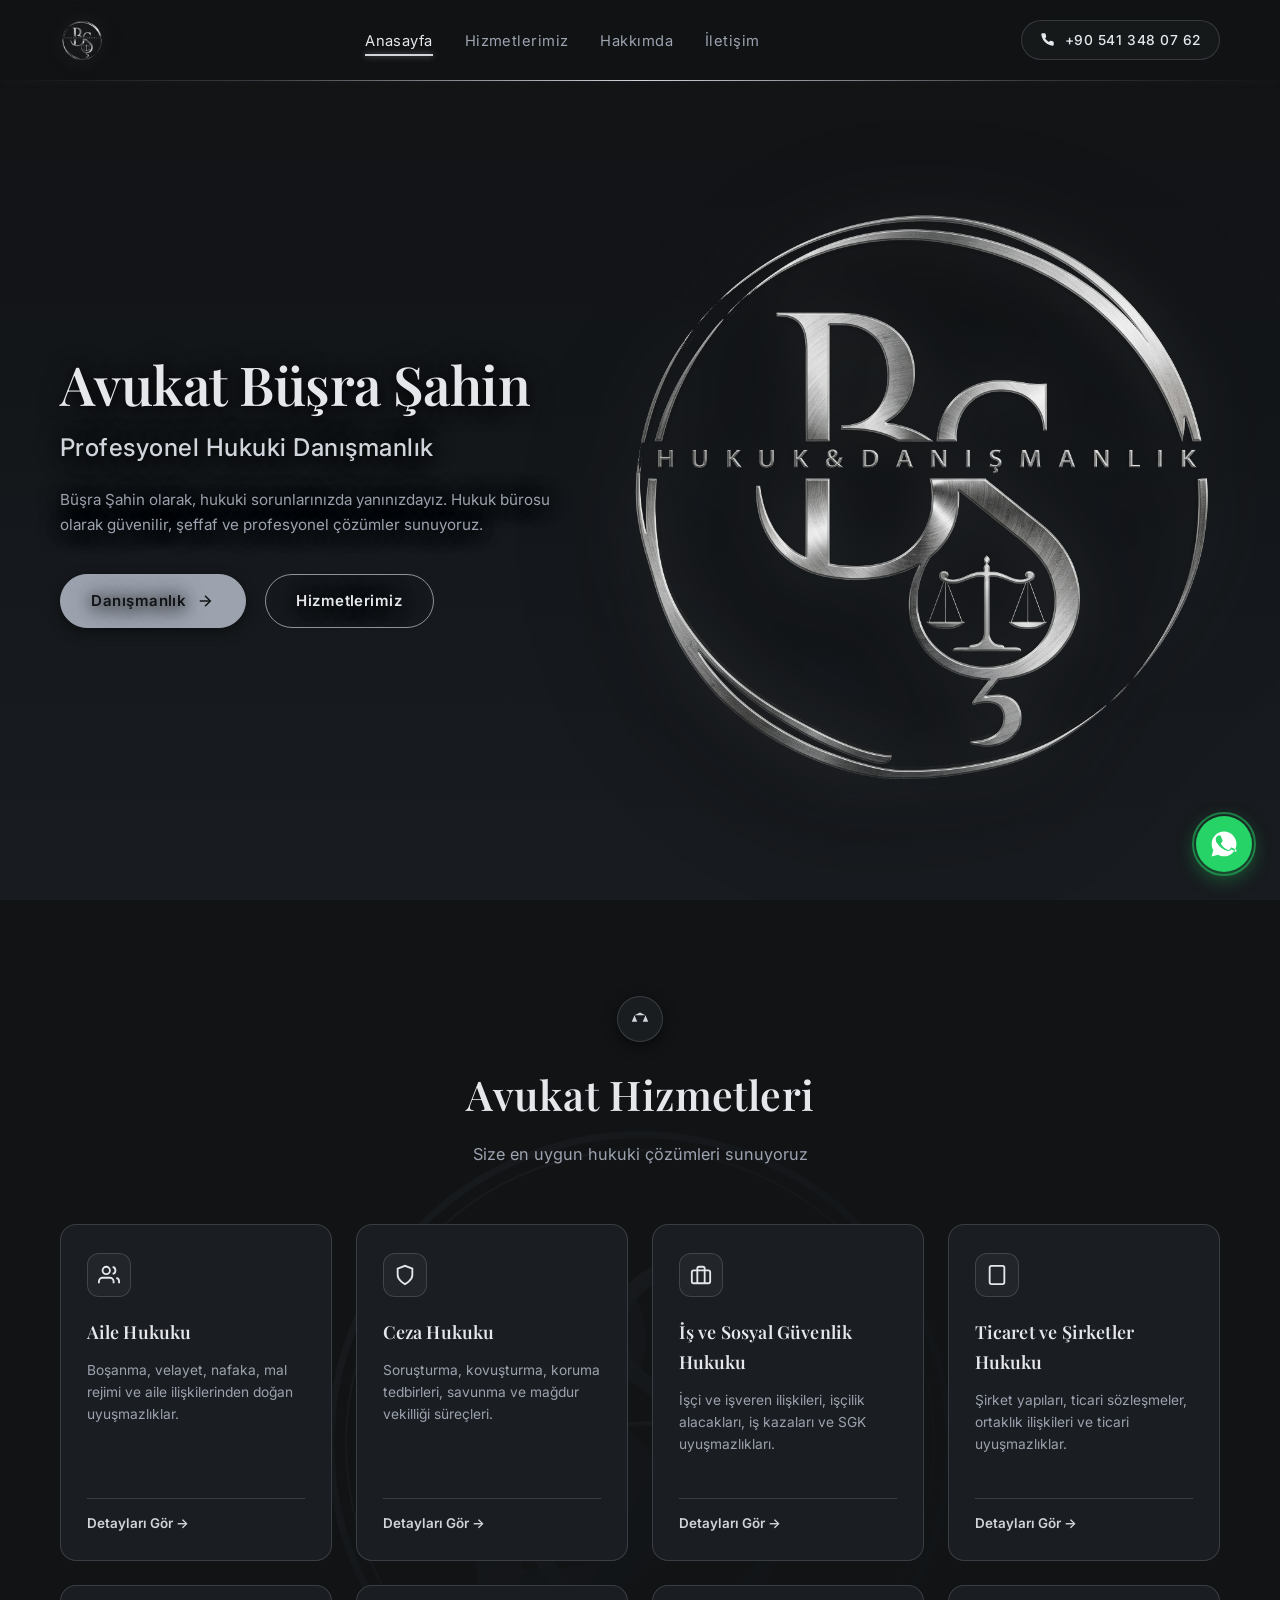
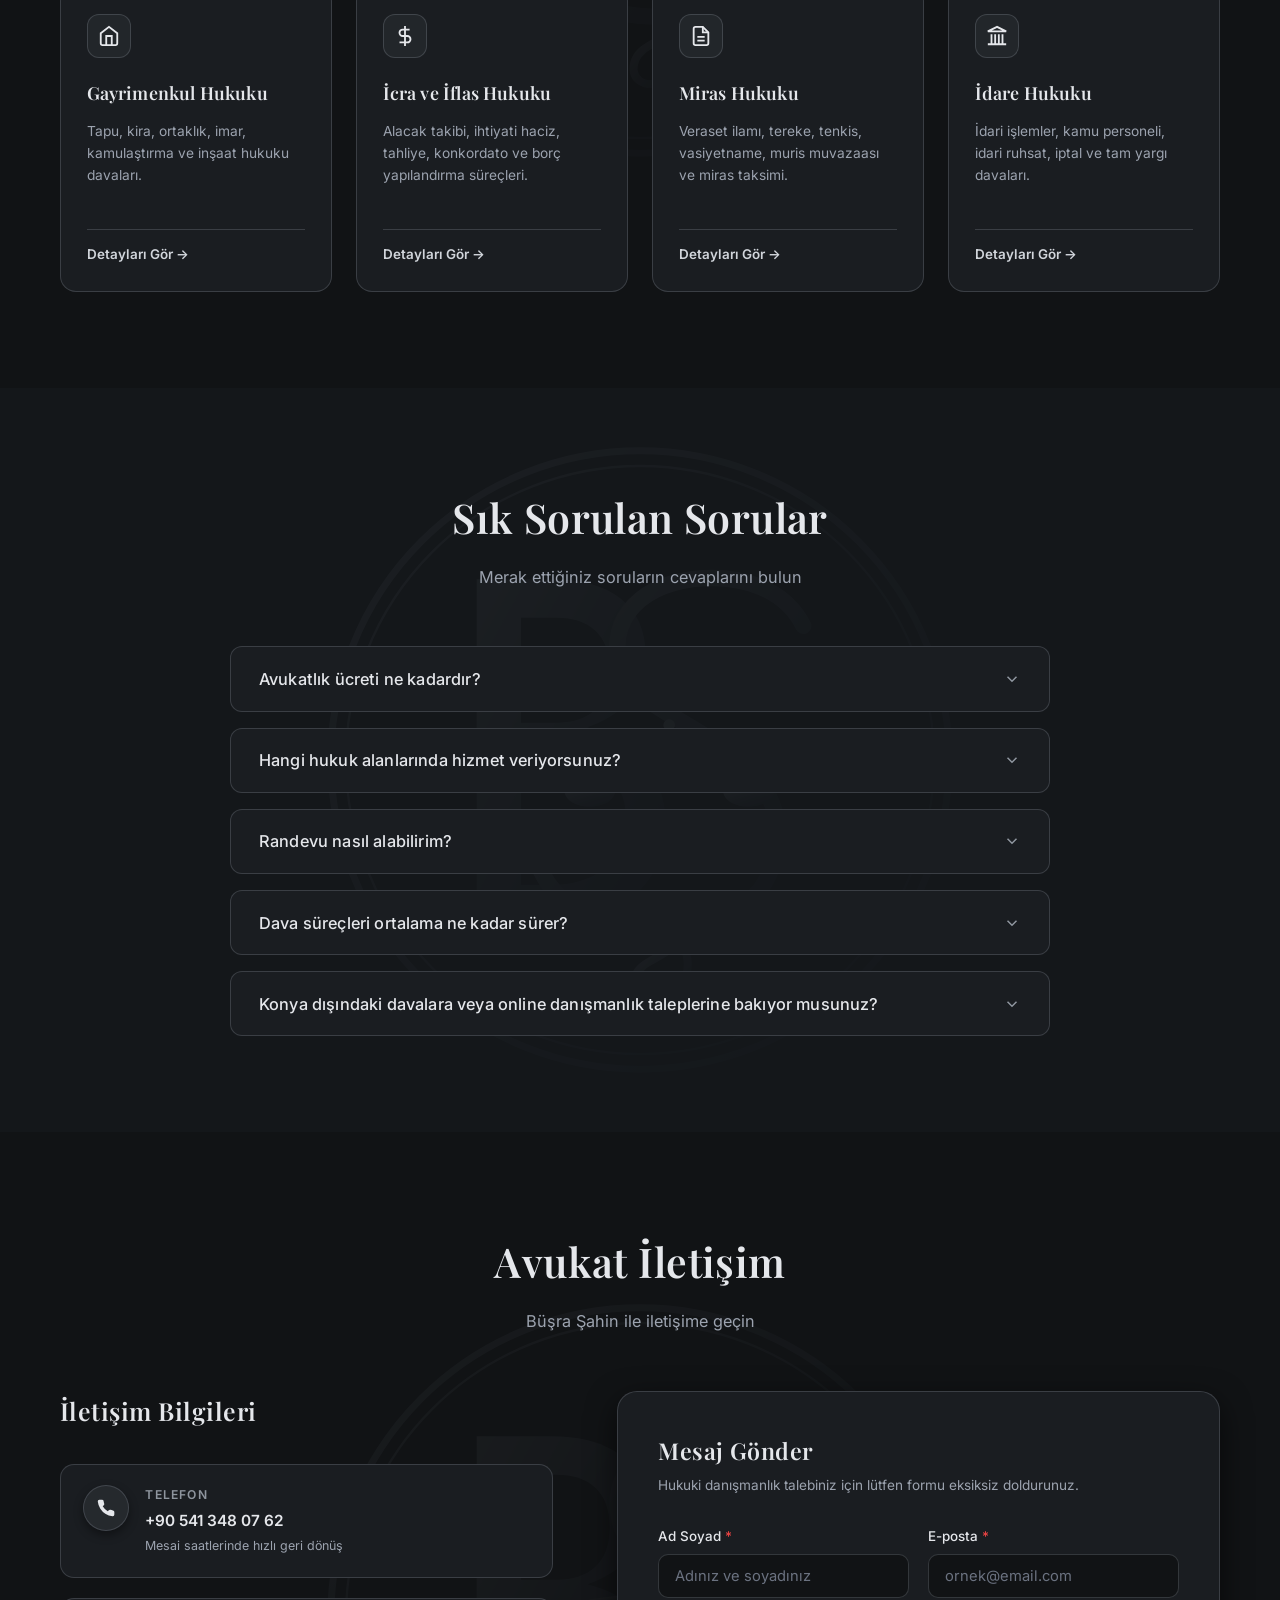
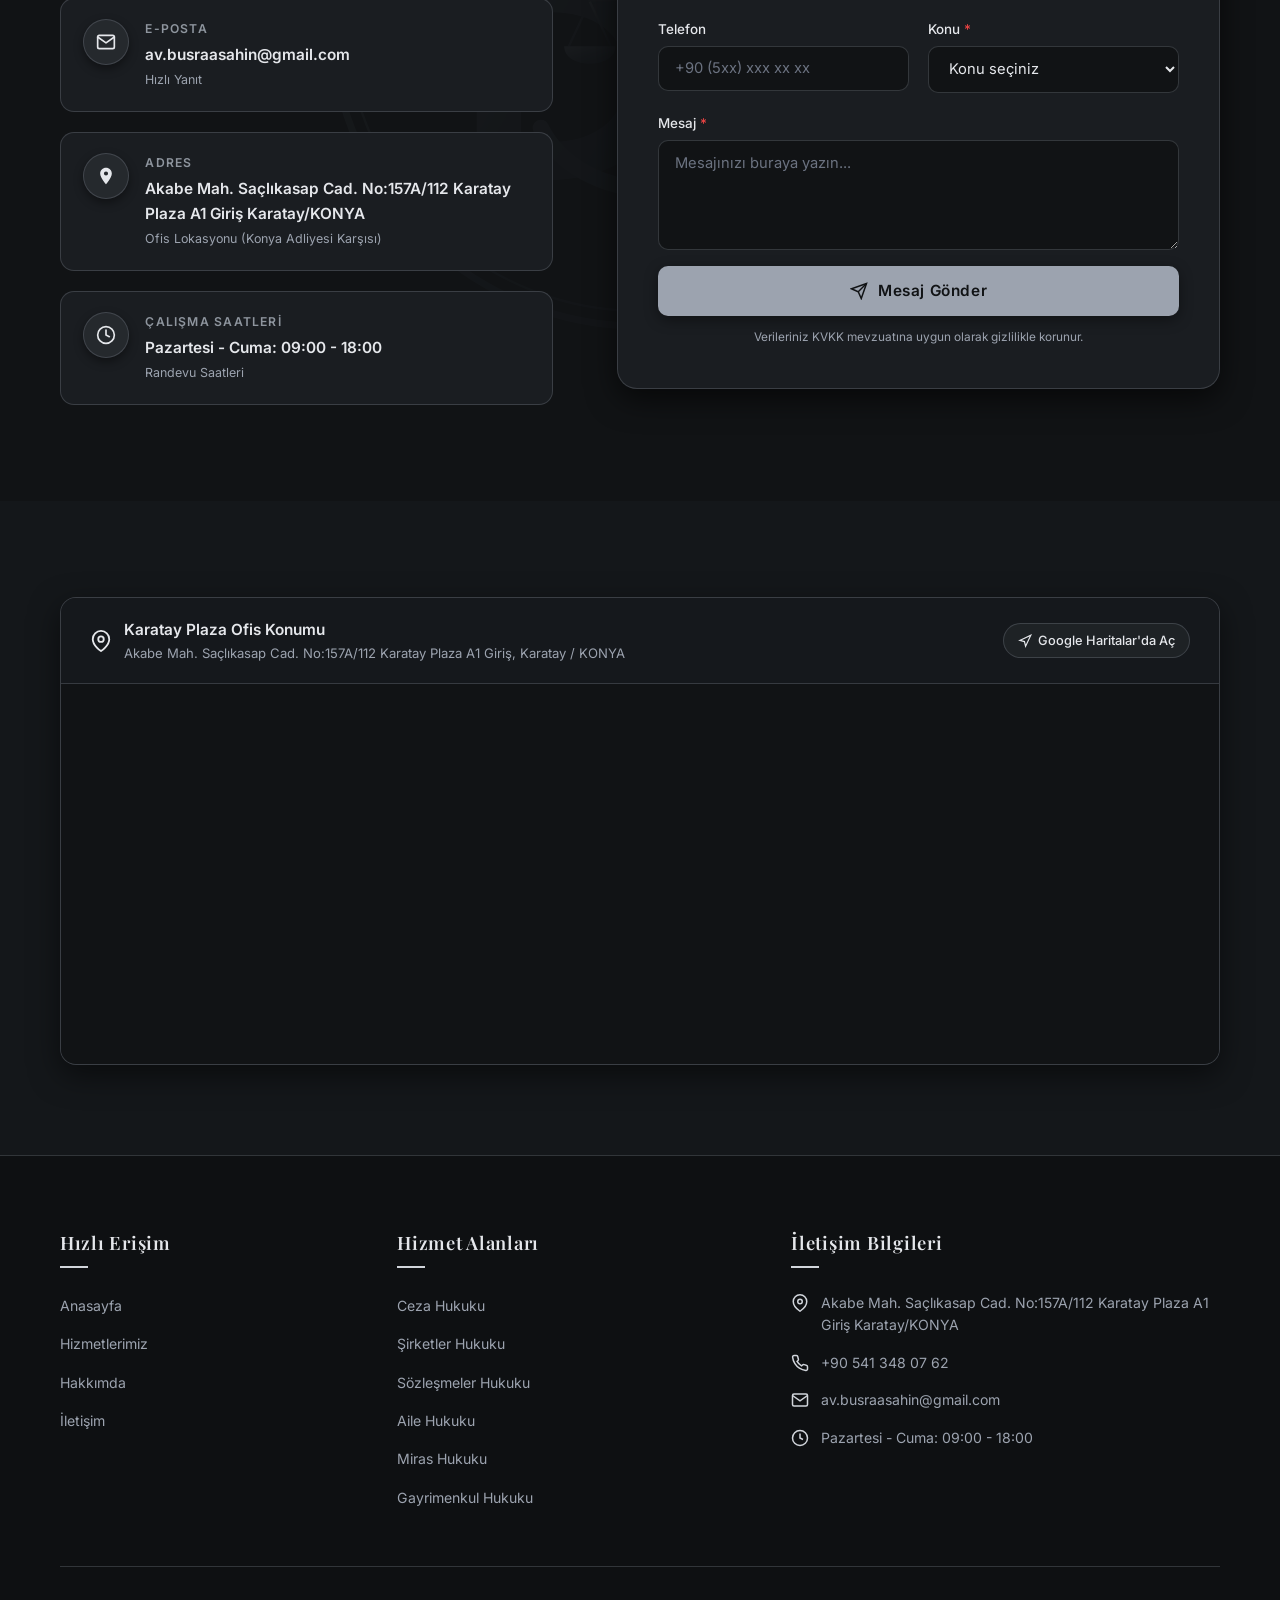
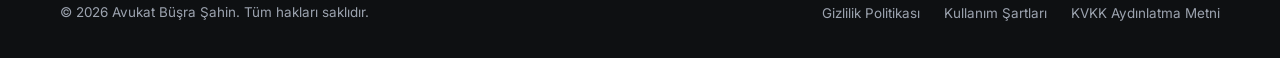
==== commit c6348b4d: "feat: entegre edilen birebir 3D fircalanmis celik BS logosu (header ve hero)" ====
--- a/index.html
+++ b/index.html
@@ -12,7 +12,7 @@
   <meta property="og:type" content="website">
   <meta property="og:title" content="Avukat Büşra Şahin | Profesyonel Hukuki Danışmanlık">
   <meta property="og:description" content="Konya Hukuk Bürosu - Güvenilir, şeffaf ve sonuç odaklı avukatlık hizmetleri.">
-  <meta property="og:image" content="assets/logo-bs.svg">
+  <meta property="og:image" content="assets/logo-original.jpg">
 
   <title>Avukat Büşra Şahin | Konya Hukuk & Danışmanlık Bürosu</title>
 
@@ -31,7 +31,7 @@
     <div class="container nav-container">
       <!-- Sol: BŞ Hukuk Logosu (Yalnızca Küçük Amblem) -->
       <a href="#anasayfa" class="brand-link" aria-label="Avukat Büşra Şahin Anasayfa">
-        <img src="assets/logo-header.png" alt="Avukat Büşra Şahin BŞ Logosu" class="brand-logo-img">
+        <img src="assets/logo-original-transparent.png?v=orig_3d" alt="Avukat Büşra Şahin BŞ Logosu" class="brand-logo-img">
       </a>
 
       <!-- Orta: Menü Linkleri -->
@@ -72,8 +72,8 @@
        HERO BÖLÜMÜ (Görsel 1 & İkinci İstek Detayı)
        ======================================================================= -->
   <section class="hero-section" id="anasayfa">
-    <!-- Merkezde Yarı Saydam Dev BŞ Filigranı -->
-    <img src="assets/watermark-bs.svg?v=direct_silver" alt="" class="hero-bg-watermark" aria-hidden="true">
+    <!-- Merkezde/Sağda Birebir Orijinal 3D Gümüş BŞ Logosu -->
+    <img src="assets/logo-original-transparent.png?v=orig_3d" alt="Avukat Büşra Şahin 3D Logo" class="hero-bg-watermark" aria-hidden="true">
 
     <div class="container">
       <div class="hero-grid">
--- a/css/style.css
+++ b/css/style.css
@@ -313,12 +313,12 @@
   right: clamp(-30px, 3vw, 40px);
   left: auto;
   transform: translateY(-50%);
-  width: min(680px, 55vw);
+  width: min(650px, 50vw);
   height: auto;
-  opacity: 0.72; /* En baştaki parlak gümüş hali aynen korunur */
+  opacity: 0.95; /* Birebir orijinal 3D logonun tüm fırçalanmış çelik detayları canlı görünür */
   pointer-events: none;
   z-index: 1;
-  filter: drop-shadow(0 0 25px rgba(255, 255, 255, 0.2)) drop-shadow(0 15px 45px rgba(0, 0, 0, 0.95)) brightness(1.25) contrast(1.15);
+  filter: drop-shadow(0 0 30px rgba(255, 255, 255, 0.12)) drop-shadow(0 25px 60px rgba(0, 0, 0, 0.95));
   user-select: none;
 }
 
@@ -1374,6 +1374,7 @@
 }
 
 @media (max-width: 768px) {
+  /* Header & Menü */
   .mobile-toggle {
     display: block;
   }
@@ -1385,12 +1386,14 @@
     right: 0;
     background: rgba(17, 19, 21, 0.98);
     backdrop-filter: blur(20px);
+    -webkit-backdrop-filter: blur(20px);
     flex-direction: column;
-    padding: 2rem;
+    padding: 2.2rem 1.5rem;
     gap: 1.5rem;
     border-bottom: 1px solid var(--silver-border);
     transform: translateY(-150%);
     transition: transform var(--transition-smooth);
+    box-shadow: 0 15px 35px rgba(0, 0, 0, 0.85);
   }
 
   .nav-menu.open {
@@ -1403,27 +1406,136 @@
 
   .header-phone-btn {
     padding: 9px;
-  }
-
+    width: 38px;
+    height: 38px;
+    justify-content: center;
+  }
+
+  /* Hero Bölümü: Mobilde Yazıları Asla Kapatmayan Kusursuz Arka Plan ve Tipografi */
+  .hero-section {
+    min-height: auto;
+    padding: 3.5rem 0 4rem;
+    display: flex;
+    align-items: center;
+    justify-content: center;
+  }
+
+  .hero-bg-watermark {
+    top: 50%;
+    left: 50%;
+    right: auto;
+    transform: translate(-50%, -50%);
+    width: min(340px, 86vw);
+    opacity: 0.14; /* Mobilde yazıları asla kapatmaz, şık bir arka plan derinliği verir */
+    filter: drop-shadow(0 0 25px rgba(0, 0, 0, 0.95));
+  }
+
+  .hero-grid {
+    max-width: 100%;
+    text-align: center;
+    padding: 0 0.5rem;
+  }
+
+  .hero-content {
+    align-items: center;
+    text-align: center;
+  }
+
+  .hero-title {
+    font-size: clamp(2rem, 7.5vw, 2.5rem);
+    line-height: 1.2;
+    margin-bottom: 0.75rem;
+  }
+
+  .hero-subtitle {
+    font-size: 1.15rem;
+    margin-bottom: 1rem;
+  }
+
+  .hero-description {
+    font-size: 0.92rem;
+    line-height: 1.65;
+    margin-bottom: 2rem;
+    max-width: 440px;
+  }
+
+  .hero-actions {
+    flex-direction: column;
+    width: 100%;
+    max-width: 290px;
+    gap: 0.85rem;
+    margin: 0 auto;
+  }
+
+  .hero-actions .btn {
+    width: 100%;
+    padding: 0.9rem 1.5rem;
+  }
+
+  /* Hizmetler Bölümü */
   .services-grid {
     grid-template-columns: 1fr;
+    gap: 1.25rem;
+  }
+
+  .service-card {
+    padding: 1.8rem 1.4rem;
+  }
+
+  /* Form & İletişim */
+  .contact-grid {
+    grid-template-columns: 1fr;
+    gap: 2rem;
   }
 
   .form-grid {
     grid-template-columns: 1fr;
-  }
-
+    gap: 1rem;
+  }
+
+  .contact-form-card {
+    padding: 2rem 1.25rem;
+  }
+
+  .map-card-topbar {
+    flex-direction: column;
+    align-items: flex-start;
+    gap: 1rem;
+  }
+
+  .map-frame-box iframe {
+    height: 300px;
+  }
+
+  /* Footer */
   .footer-grid {
     grid-template-columns: 1fr;
+    gap: 2.5rem;
   }
 
   .footer-bottom {
     flex-direction: column;
     text-align: center;
+    gap: 1rem;
   }
 
   .legal-links {
     justify-content: center;
     flex-wrap: wrap;
-  }
-}
+    gap: 1rem;
+  }
+
+  /* WhatsApp Butonu */
+  .whatsapp-float {
+    bottom: 20px;
+    right: 20px;
+    width: 50px;
+    height: 50px;
+  }
+
+  .whatsapp-float svg {
+    width: 26px;
+    height: 26px;
+  }
+}
+
